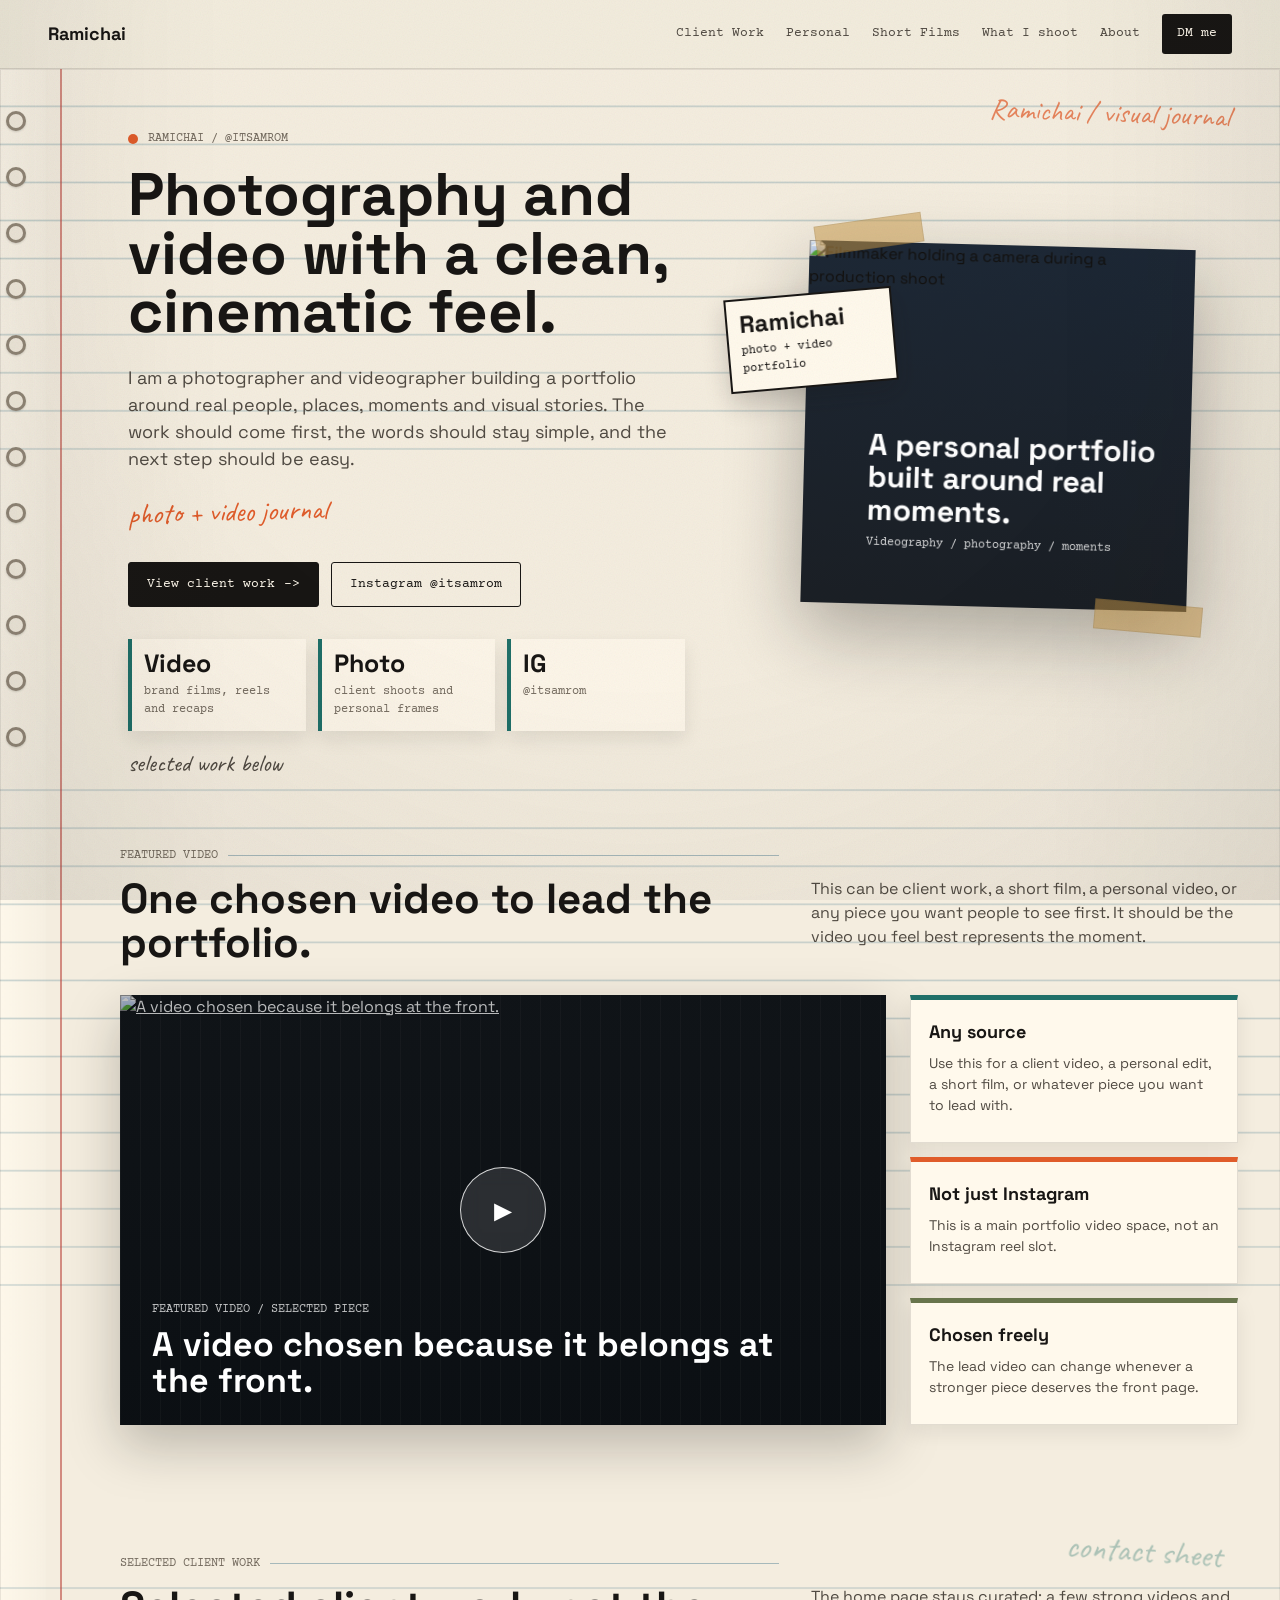
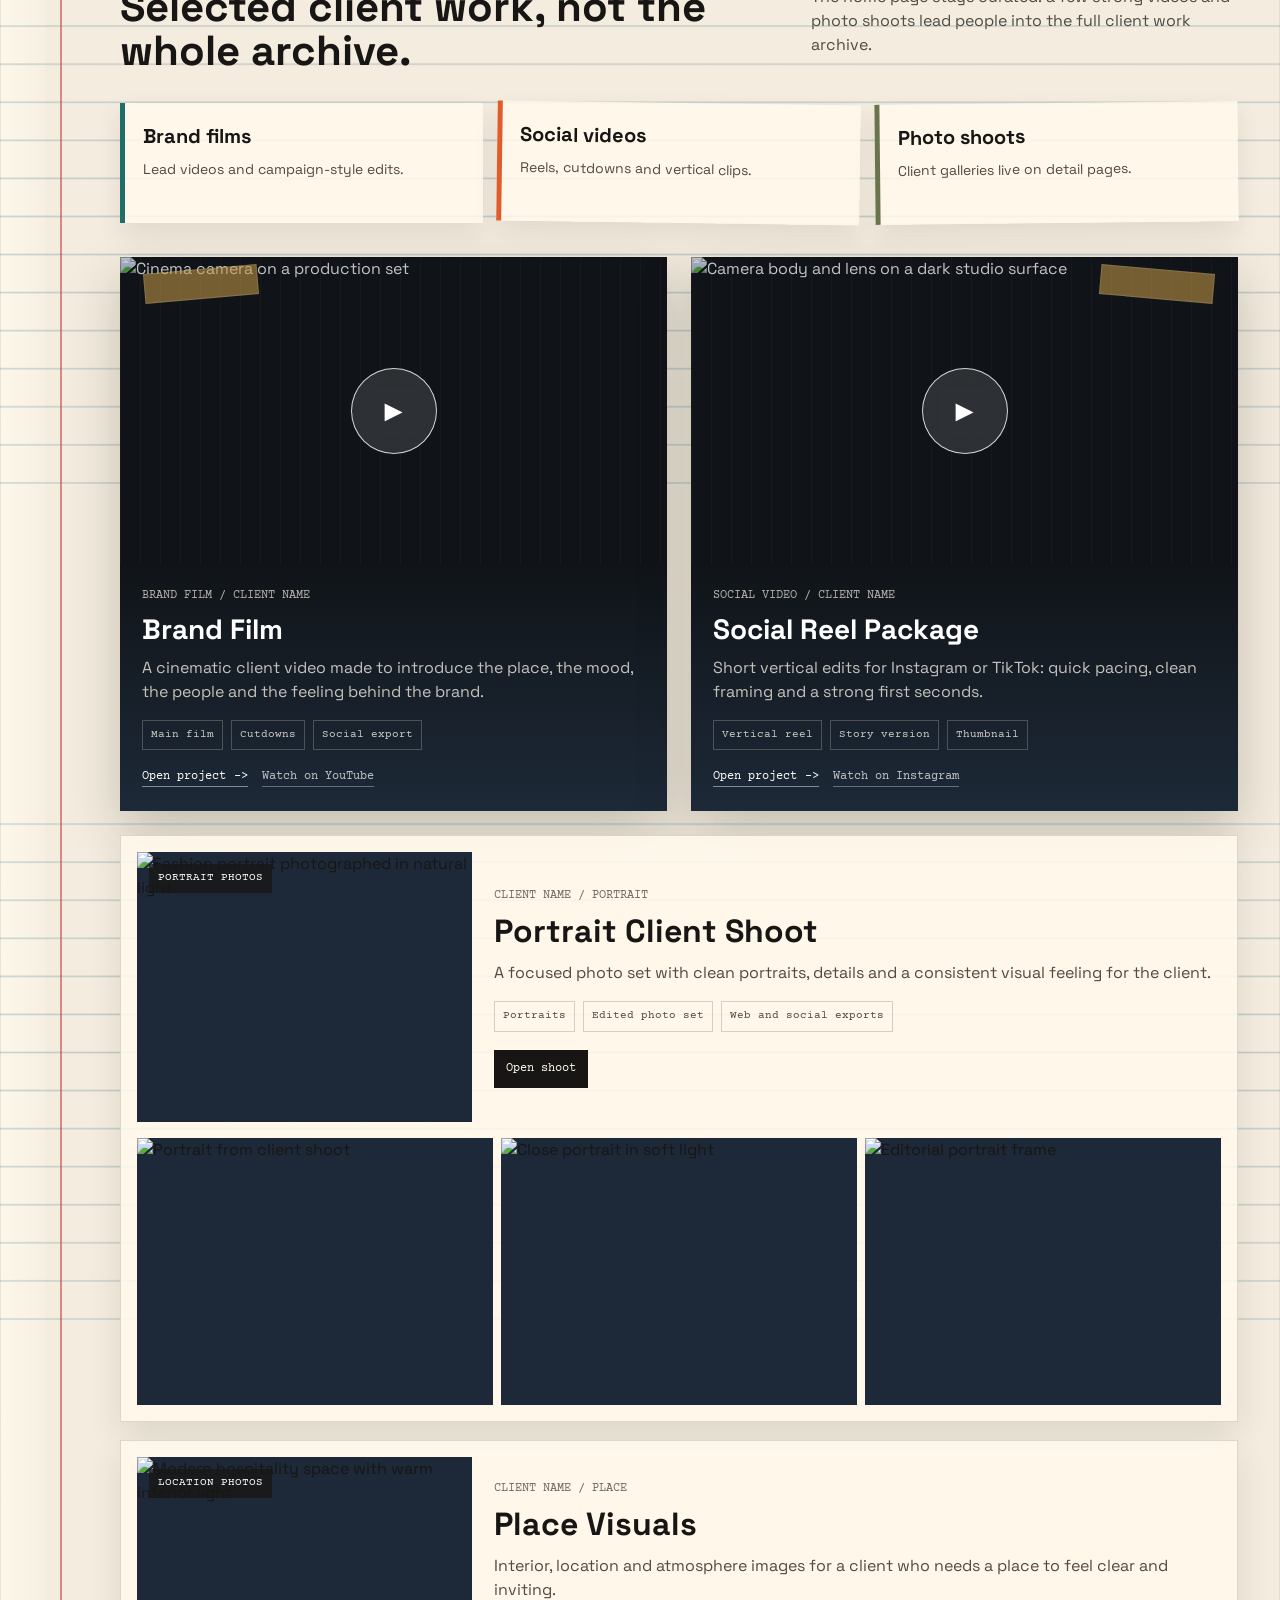
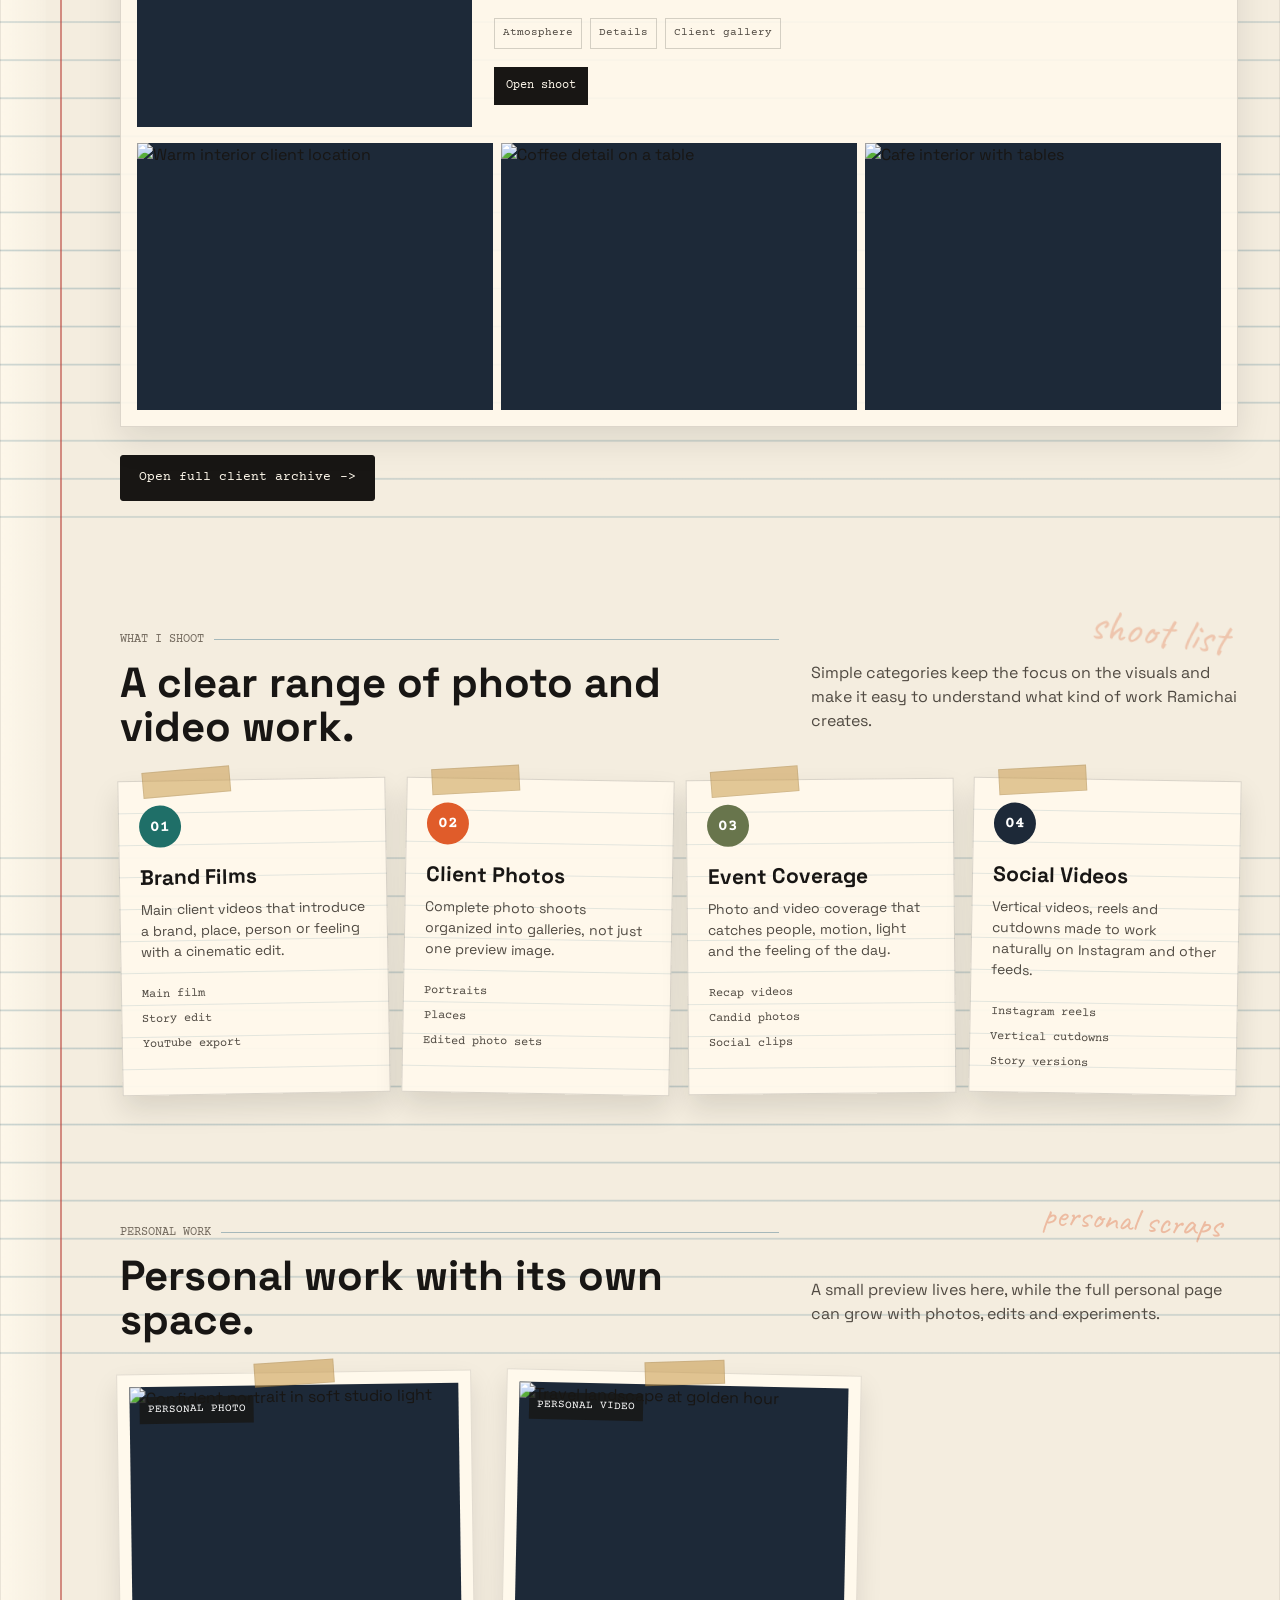
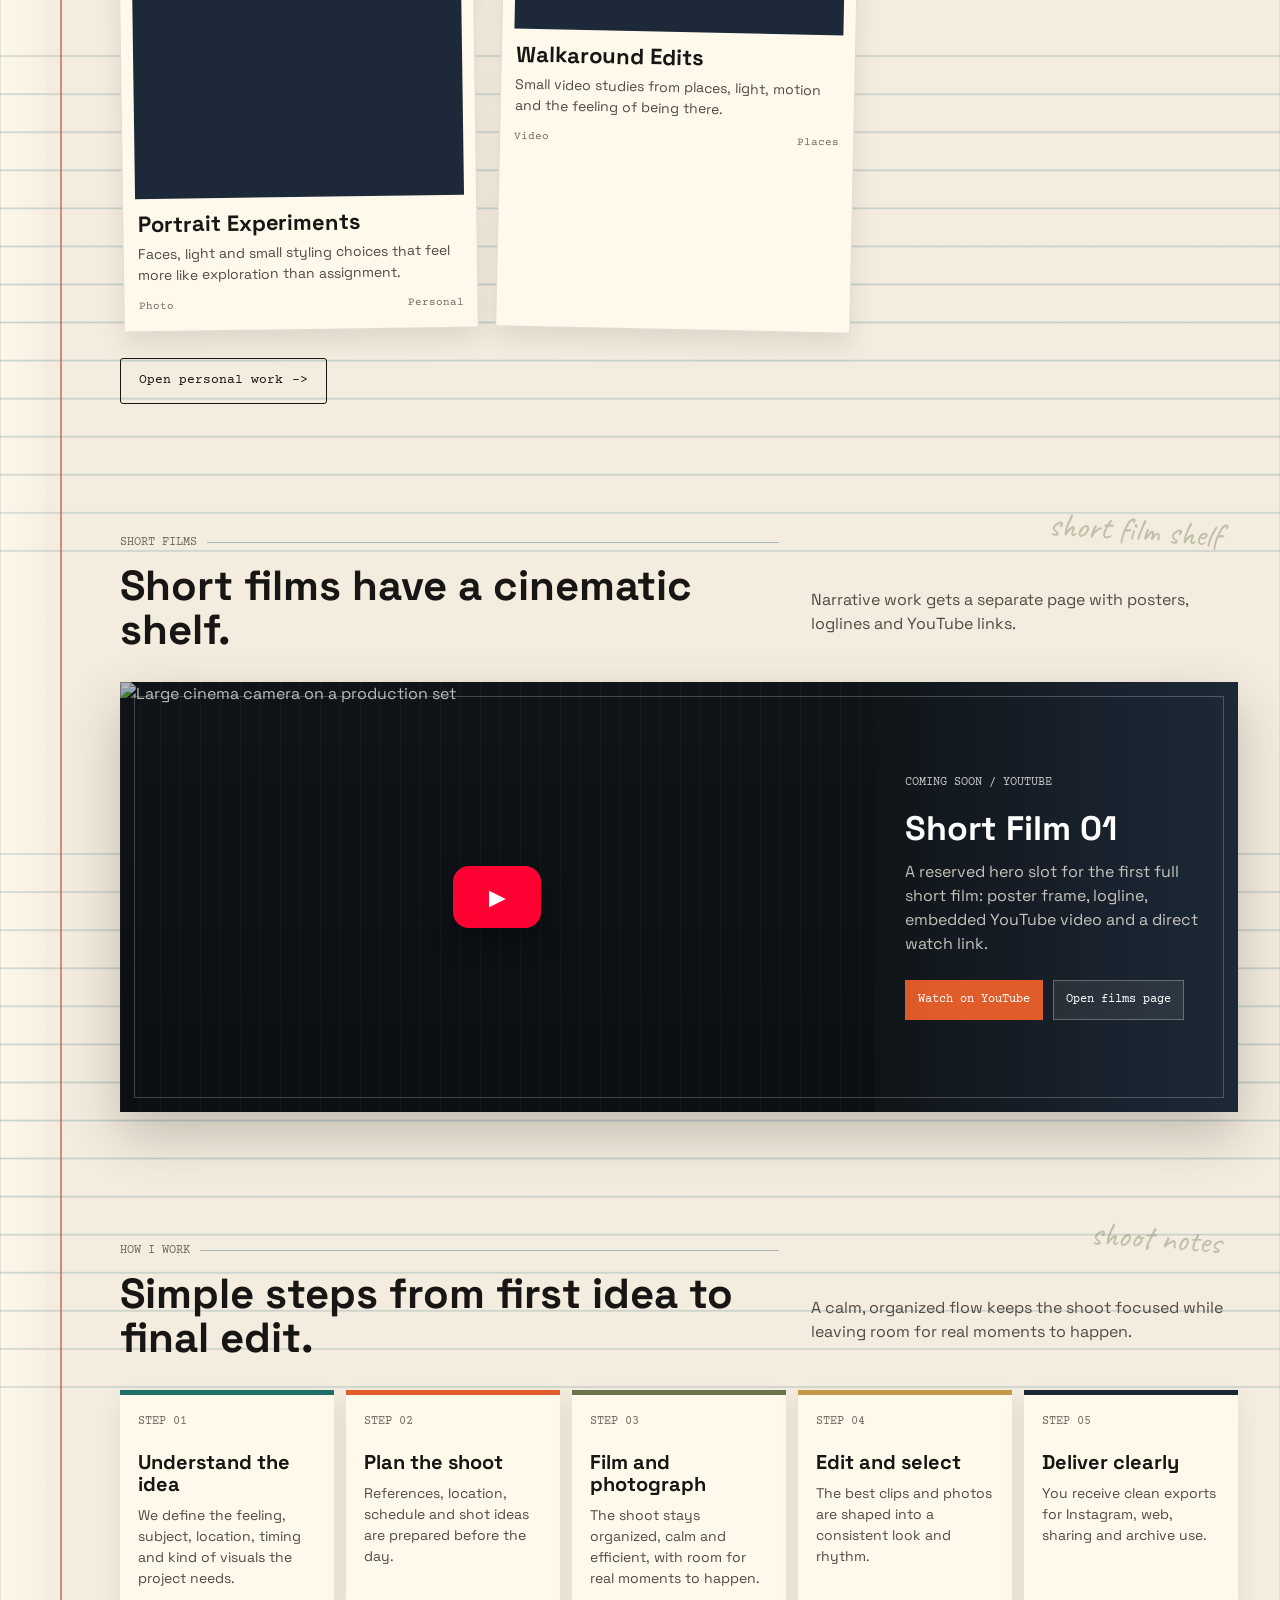
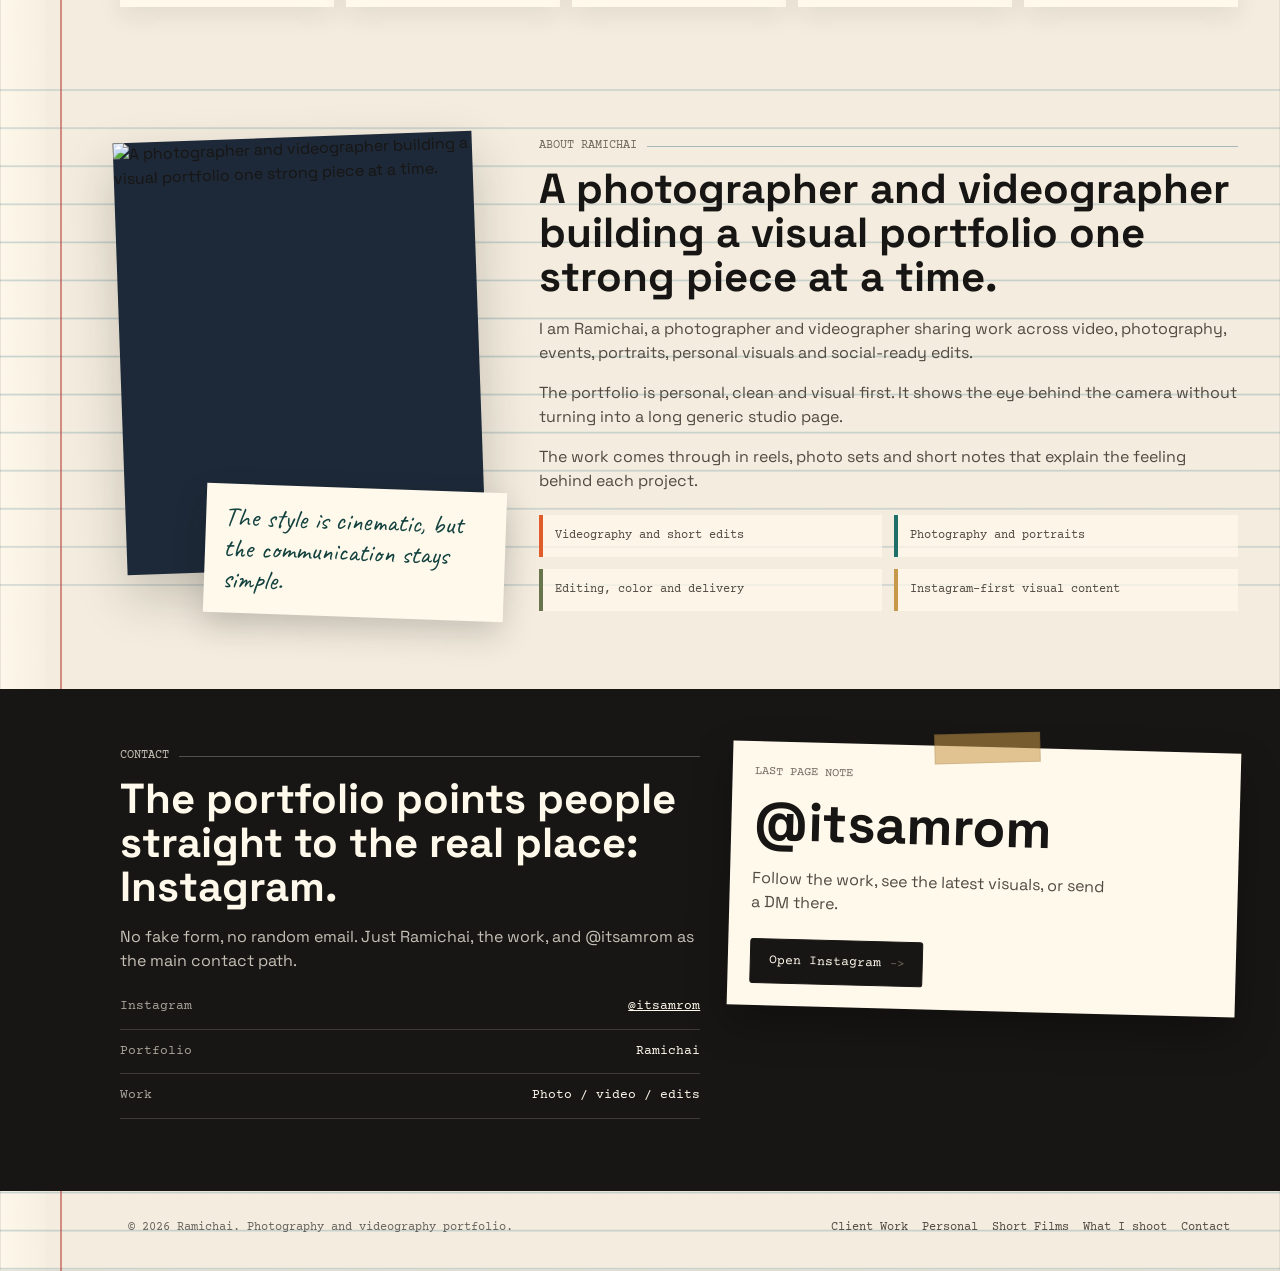
==== index.html @ 8e94197c "Initial Ramichai portfolio site" ====
<!DOCTYPE html>
<html lang="en">
<head>
  <meta charset="UTF-8">
  <meta name="viewport" content="width=device-width, initial-scale=1.0">
  <title>Ramichai | Photography and Videography Portfolio</title>
  <meta name="description" content="Ramichai photography and videography portfolio.">
  <link rel="preconnect" href="https://fonts.googleapis.com">
  <link rel="preconnect" href="https://fonts.gstatic.com" crossorigin>
  <link href="https://fonts.googleapis.com/css2?family=Caveat:wght@500;600;700&family=Courier+Prime:wght@400;700&family=Space+Grotesk:wght@400;500;600;700&display=swap" rel="stylesheet">
  <link rel="stylesheet" href="css/app.css?v=motion-1">
</head>
<body data-page="home">
  <div class="topbar">
    <div class="topbar-inner">
      <a class="logo" href="index.html" id="site-name">Ramichai</a>
      <nav class="topnav" aria-label="Main navigation">
        <a href="work.html">Client Work</a>
        <a href="personal.html">Personal</a>
        <a href="films.html">Short Films</a>
        <a href="index.html#services">What I shoot</a>
        <a href="#about">About</a>
        <a class="nav-cta" href="#contact">DM me</a>
      </nav>
    </div>
  </div>

  <main id="top" class="notebook">
    <div class="margin-rule" aria-hidden="true"></div>
    <div class="rings" aria-hidden="true">
      <div class="ring"></div><div class="ring"></div><div class="ring"></div><div class="ring"></div>
      <div class="ring"></div><div class="ring"></div><div class="ring"></div><div class="ring"></div>
      <div class="ring"></div><div class="ring"></div><div class="ring"></div><div class="ring"></div>
    </div>

    <header class="hero" id="hero"></header>
    <section id="featured-video"></section>
    <section id="work"></section>
    <section id="services" class="services-band"></section>
    <section id="personal"></section>
    <section id="short-films"></section>
    <section id="process"></section>
    <section id="about"></section>
    <section id="contact" class="contact-band"></section>
    <footer id="footer"></footer>
  </main>

  <script src="js/site.js?v=motion-1"></script>
</body>
</html>
---- css/app.css ----
:root{
  --paper:#f4eddf;
  --paper-2:#fff9ec;
  --paper-3:#e7dbc5;
  --ink:#181614;
  --ink-soft:#504a42;
  --muted:#746b5f;
  --line:#9eb2ba;
  --rule:#ba463d;
  --tomato:#e05c2a;
  --teal:#1f6f68;
  --teal-dark:#13423f;
  --navy:#1d2938;
  --olive:#68754c;
  --gold:#c79848;
  --shadow:0 22px 60px rgba(24,22,20,0.18);
  --ease:cubic-bezier(.2,.8,.2,1);
}

*{ box-sizing:border-box; }
html{ scroll-behavior:smooth; }
body{
  margin:0;
  background:#d8d1c4;
  color:var(--ink);
  font-family:"Space Grotesk", Arial, sans-serif;
  line-height:1.5;
  overflow-x:hidden;
}
body::before{
  content:"";
  position:fixed;
  inset:0;
  pointer-events:none;
  opacity:0.2;
  background-image:url("data:image/svg+xml,%3Csvg xmlns='http://www.w3.org/2000/svg' width='120' height='120' viewBox='0 0 120 120'%3E%3Cfilter id='n'%3E%3CfeTurbulence type='fractalNoise' baseFrequency='.85' numOctaves='2' stitchTiles='stitch'/%3E%3C/filter%3E%3Crect width='120' height='120' filter='url(%23n)' opacity='.35'/%3E%3C/svg%3E");
  mix-blend-mode:multiply;
  z-index:50;
}
body::after{
  content:"";
  position:fixed;
  inset:0;
  pointer-events:none;
  z-index:49;
  opacity:0.5;
  background:
    linear-gradient(90deg, rgba(24,22,20,0.08), transparent 18%, transparent 82%, rgba(24,22,20,0.08)),
    radial-gradient(circle at 50% 18%, transparent 0, transparent 52%, rgba(24,22,20,0.12) 100%);
}
a{ color:inherit; }
img{ max-width:100%; display:block; }
button, input, textarea, select{ font:inherit; }
button{ cursor:pointer; }

.topbar{
  position:sticky;
  top:0;
  z-index:40;
  background:rgba(244,237,223,0.94);
  border-bottom:1px solid rgba(24,22,20,0.12);
  backdrop-filter:blur(14px);
  transition:background 0.28s var(--ease), box-shadow 0.28s var(--ease), transform 0.28s var(--ease);
}
.topbar.is-scrolled{
  background:rgba(244,237,223,0.98);
  box-shadow:0 12px 30px rgba(24,22,20,0.1);
}
.topbar-inner{
  max-width:1240px;
  margin:0 auto;
  padding:14px 28px;
  display:flex;
  align-items:center;
  justify-content:space-between;
  gap:24px;
}
.logo{
  text-decoration:none;
  font-weight:700;
  font-size:18px;
  white-space:nowrap;
}
.topnav{
  display:flex;
  align-items:center;
  gap:22px;
  font-family:"Courier Prime", monospace;
  font-size:13px;
}
.topnav a{
  text-decoration:none;
  padding:8px 0;
  color:var(--ink-soft);
  position:relative;
  transition:color 0.22s var(--ease);
}
.topnav a::after{
  content:"";
  position:absolute;
  left:0;
  right:0;
  bottom:3px;
  height:1px;
  background:currentColor;
  transform:scaleX(0);
  transform-origin:left;
  transition:transform 0.22s var(--ease);
}
.topnav a:hover{ color:var(--tomato); }
.topnav a.is-active{ color:var(--tomato); }
.topnav a:hover::after,
.topnav a.is-active::after{ transform:scaleX(1); }
.topnav .nav-cta::after{ display:none; }
.topnav .nav-cta{
  background:var(--ink);
  color:var(--paper-2);
  padding:10px 15px;
  border-radius:3px;
}
.topnav .nav-cta:hover{
  background:var(--tomato);
  color:var(--paper-2);
}

.notebook{
  position:relative;
  width:100%;
  min-height:100vh;
  padding-left:84px;
  background:
    repeating-linear-gradient(180deg, transparent 0, transparent 37px, rgba(102,143,157,0.34) 37px, rgba(102,143,157,0.34) 38px),
    linear-gradient(90deg, rgba(255,249,236,0.86) 0, rgba(255,249,236,0.2) 46px, transparent 46px),
    var(--paper);
  box-shadow:inset 0 0 0 1px rgba(24,22,20,0.08);
}
.margin-rule{
  position:absolute;
  top:0;
  bottom:0;
  left:60px;
  width:2px;
  background:var(--rule);
  opacity:0.58;
}
.rings{
  position:absolute;
  top:0;
  left:0;
  bottom:0;
  width:32px;
  display:flex;
  flex-direction:column;
  gap:36px;
  align-items:center;
  padding-top:42px;
  z-index:3;
}
.ring{
  width:20px;
  height:20px;
  border-radius:50%;
  border:3px solid #938878;
  background:var(--paper);
  box-shadow:inset 0 0 0 3px var(--paper), 0 1px 2px rgba(24,22,20,0.16);
  animation:ring-glint 7s ease-in-out infinite;
}

.hero,
.page-hero,
section > .section-head,
section > .reel-shell,
section > .client-note-row,
section > .work-subhead,
section > .filters,
section > .client-video-grid,
section > .shoot-list,
section > .work-grid,
section > .film-showcase,
section > .services-grid,
section > .process-grid,
section > .about-wrap,
section > .contact-wrap,
footer{
  max-width:1180px;
  margin-left:auto;
  margin-right:auto;
}
.hero{
  min-height:calc(100vh - 180px);
  display:grid;
  grid-template-columns:minmax(0,1.05fr) minmax(320px,0.95fr);
  align-items:center;
  gap:42px;
  padding:32px 42px 28px 36px;
  position:relative;
}
.page-hero{
  min-height:420px;
  display:grid;
  grid-template-columns:minmax(0,1fr) minmax(300px,0.65fr);
  align-items:end;
  gap:36px;
  padding:88px 42px 52px 36px;
  position:relative;
}
.page-hero::after{
  content:"archive notes";
  position:absolute;
  right:54px;
  top:42px;
  font-family:"Caveat", cursive;
  font-size:34px;
  color:rgba(224,92,42,0.42);
  transform:rotate(3deg);
}
.page-hero h1{
  margin-top:18px;
}
.page-stats{
  display:grid;
  gap:12px;
}
.hero::after{
  content:"Ramichai / visual journal";
  position:absolute;
  right:42px;
  top:22px;
  font-family:"Caveat", cursive;
  font-size:29px;
  color:rgba(224,92,42,0.72);
  transform:rotate(2deg);
  animation:handwritten-float 8s ease-in-out infinite;
}
.eyebrow,
.section-label{
  display:flex;
  align-items:center;
  gap:10px;
  font-family:"Courier Prime", monospace;
  font-size:12px;
  color:var(--muted);
  text-transform:uppercase;
}
.eyebrow::before{
  content:"";
  width:10px;
  height:10px;
  border-radius:50%;
  background:var(--tomato);
}
h1{
  margin:18px 0 0;
  max-width:720px;
  font-size:60px;
  line-height:0.98;
}
h2{
  margin:0;
  font-size:42px;
  line-height:1.05;
  max-width:780px;
}
.hero-text,
.section-copy{
  color:var(--ink-soft);
  font-size:16px;
}
.hero-text{ max-width:560px; margin:22px 0 0; font-size:18px; }
.hero-scribble{
  display:inline-block;
  margin-top:18px;
  font-family:"Caveat", cursive;
  font-size:29px;
  color:var(--tomato);
  transform:rotate(-1.5deg);
}
.hero-actions{
  display:flex;
  flex-wrap:wrap;
  gap:12px;
  margin-top:28px;
}
.btn{
  display:inline-flex;
  align-items:center;
  justify-content:center;
  gap:9px;
  text-decoration:none;
  border:1px solid var(--ink);
  background:var(--ink);
  color:var(--paper-2);
  padding:12px 18px;
  border-radius:3px;
  font-family:"Courier Prime", monospace;
  font-size:13px;
  transition:transform 0.22s var(--ease), box-shadow 0.22s var(--ease), background 0.22s var(--ease), color 0.22s var(--ease);
}
.btn.secondary{ background:transparent; color:var(--ink); }
.btn:hover{
  transform:translateY(-2px);
  box-shadow:0 12px 26px rgba(24,22,20,0.18);
}
.hero-meta{
  display:grid;
  grid-template-columns:repeat(3, minmax(0,1fr));
  gap:12px;
  margin-top:32px;
  max-width:650px;
}
.meta-slip{
  background:rgba(255,249,236,0.76);
  border-left:4px solid var(--teal);
  padding:12px;
  min-height:80px;
  box-shadow:0 8px 18px rgba(24,22,20,0.09);
}
.meta-slip b{ display:block; font-size:25px; line-height:1; margin-bottom:7px; }
.meta-slip span{ display:block; color:var(--muted); font-family:"Courier Prime", monospace; font-size:12px; }
.hero-board{
  position:relative;
  min-height:440px;
  --mx:0;
  --my:0;
  perspective:1000px;
}
.hero-image{
  position:absolute;
  inset:18px 0 28px 38px;
  overflow:hidden;
  background:var(--navy);
  box-shadow:0 28px 70px rgba(24,22,20,0.32);
  transform:rotate(1.5deg) translate3d(calc(var(--mx) * 10px), calc(var(--my) * 8px), 0);
  transition:transform 0.18s var(--ease), box-shadow 0.25s var(--ease);
}
.hero-board:hover .hero-image{
  box-shadow:0 34px 84px rgba(24,22,20,0.38);
}
.hero-image img{ width:100%; height:100%; object-fit:cover; filter:saturate(0.94) contrast(1.06); }
.hero-image::after{
  content:"";
  position:absolute;
  inset:0;
  background:linear-gradient(180deg, rgba(24,22,20,0.08), rgba(24,22,20,0.54));
}
.hero-caption{
  position:absolute;
  left:64px;
  right:28px;
  bottom:52px;
  z-index:2;
  color:white;
}
.hero-caption strong{ display:block; font-size:30px; line-height:1.08; max-width:340px; }
.hero-caption span{ display:block; margin-top:8px; font-family:"Courier Prime", monospace; font-size:12px; color:rgba(255,255,255,0.82); }
.tape{
  position:absolute;
  width:108px;
  height:30px;
  background:rgba(199,152,72,0.52);
  border:1px solid rgba(24,22,20,0.08);
  z-index:3;
  transition:transform 0.25s var(--ease);
}
.hero-board .tape.one{ top:8px; left:88px; transform:rotate(-8deg) translate3d(calc(var(--mx) * -6px), calc(var(--my) * -4px), 0); }
.hero-board .tape.two{ right:28px; bottom:18px; transform:rotate(5deg) translate3d(calc(var(--mx) * 6px), calc(var(--my) * 4px), 0); }
.location-stamp{
  position:absolute;
  top:82px;
  left:0;
  z-index:4;
  width:168px;
  background:var(--paper-2);
  border:2px solid var(--ink);
  padding:12px;
  transform:rotate(-5deg);
  box-shadow:0 10px 24px rgba(24,22,20,0.2);
  font-family:"Courier Prime", monospace;
  font-size:12px;
  transition:transform 0.22s var(--ease);
}
.hero-board:hover .location-stamp{
  transform:rotate(-4deg) translate3d(calc(var(--mx) * -4px), calc(var(--my) * 5px), 0);
}
.location-stamp b{ display:block; font-family:"Space Grotesk", Arial, sans-serif; font-size:24px; line-height:1; margin-bottom:6px; }
.scroll-note{
  position:absolute;
  left:36px;
  bottom:8px;
  font-family:"Caveat", cursive;
  color:var(--ink-soft);
  font-size:24px;
  animation:soft-bob 2.8s ease-in-out infinite;
}

section{ padding:58px 42px 72px 36px; position:relative; }
.section-head{
  display:grid;
  grid-template-columns:minmax(0,0.85fr) minmax(280px,0.55fr);
  gap:32px;
  align-items:end;
  margin-bottom:30px;
}
.section-label{ margin-bottom:12px; }
.section-label::after{
  content:"";
  flex:1;
  height:1px;
  background:rgba(102,143,157,0.55);
}
#work::before,
#personal::before,
#short-films::before,
#process::before{
  position:absolute;
  right:58px;
  top:28px;
  font-family:"Caveat", cursive;
  font-size:34px;
  color:rgba(31,111,104,0.34);
  transform:rotate(4deg);
  pointer-events:none;
}
#work::before{ content:"contact sheet"; }
#personal::before{ content:"personal scraps"; color:rgba(224,92,42,0.34); }
#short-films::before{ content:"short film shelf"; color:rgba(104,117,76,0.38); }
#process::before{ content:"shoot notes"; color:rgba(104,117,76,0.38); }

.reel-shell{
  display:grid;
  grid-template-columns:minmax(0,1.4fr) minmax(280px,0.6fr);
  gap:24px;
}
.video-stage,
.film-screen{
  position:relative;
  min-height:430px;
  background:#101418;
  color:white;
  overflow:hidden;
  box-shadow:0 20px 50px rgba(24,22,20,0.26);
  isolation:isolate;
  transition:transform 0.32s var(--ease), box-shadow 0.32s var(--ease);
}
.video-stage:hover,
.film-entry:hover .film-screen{
  transform:translateY(-4px);
  box-shadow:0 28px 68px rgba(24,22,20,0.32);
}
.video-stage img,
.film-screen img{
  width:100%;
  height:100%;
  min-height:430px;
  object-fit:cover;
  opacity:0.76;
  transition:transform 0.7s var(--ease), opacity 0.32s var(--ease);
}
.video-stage:hover img,
.film-entry:hover .film-screen img{
  transform:scale(1.04);
  opacity:0.84;
}
.video-stage::before,
.film-screen::before{
  content:"";
  position:absolute;
  inset:0;
  z-index:2;
  pointer-events:none;
  opacity:0.22;
  background:repeating-linear-gradient(90deg, rgba(255,255,255,0.12) 0 1px, transparent 1px 20px);
  mix-blend-mode:screen;
}
.video-stage::after,
.film-screen::after{
  content:"";
  position:absolute;
  inset:0;
  background:linear-gradient(180deg, rgba(10,14,18,0.05), rgba(10,14,18,0.78));
}
.play-button,
.youtube-play{
  position:absolute;
  left:50%;
  top:50%;
  transform:translate(-50%,-50%);
  z-index:4;
  display:flex;
  align-items:center;
  justify-content:center;
  text-decoration:none;
  color:white;
}
.play-button{
  width:86px;
  height:86px;
  border-radius:50%;
  border:1px solid rgba(255,255,255,0.8);
  background:rgba(255,255,255,0.12);
  font-size:30px;
  backdrop-filter:blur(10px);
  box-shadow:0 0 0 0 rgba(255,255,255,0.18);
  animation:play-pulse 2.6s ease-in-out infinite;
}
.youtube-play{
  width:88px;
  height:62px;
  border-radius:16px;
  background:#ff0033;
  font-size:28px;
  box-shadow:0 12px 28px rgba(0,0,0,0.34);
  transition:transform 0.24s var(--ease), box-shadow 0.24s var(--ease);
}
.film-entry:hover .youtube-play{
  transform:translate(-50%,-50%) scale(1.07);
  box-shadow:0 18px 40px rgba(0,0,0,0.44);
}
.video-title{
  position:absolute;
  z-index:3;
  left:32px;
  right:32px;
  bottom:26px;
}
.video-title span,
.film-info span{
  display:block;
  font-family:"Courier Prime", monospace;
  font-size:12px;
  text-transform:uppercase;
  color:rgba(255,255,255,0.75);
  margin-bottom:8px;
}
.video-title strong{ display:block; max-width:640px; font-size:34px; line-height:1.05; }
.reel-notes{ display:grid; gap:14px; }
.brief-card{
  position:relative;
  background:var(--paper-2);
  border:1px solid rgba(24,22,20,0.12);
  padding:18px;
  box-shadow:0 8px 20px rgba(24,22,20,0.08);
  transition:transform 0.25s var(--ease), box-shadow 0.25s var(--ease);
}
.brief-card:hover{
  transform:translateY(-4px) rotate(-0.4deg);
  box-shadow:0 16px 34px rgba(24,22,20,0.14);
}
.brief-card b{ display:block; font-size:18px; margin-bottom:8px; }
.brief-card p{ margin:0; color:var(--ink-soft); font-size:14px; }
.brief-card.teal{ border-top:5px solid var(--teal); }
.brief-card.tomato{ border-top:5px solid var(--tomato); }
.brief-card.olive{ border-top:5px solid var(--olive); }

.filters{
  position:relative;
  display:flex;
  gap:10px;
  flex-wrap:wrap;
  margin-bottom:26px;
}
.filters::before{
  content:"filter tabs";
  position:absolute;
  right:0;
  top:-32px;
  font-family:"Caveat", cursive;
  font-size:25px;
  color:rgba(116,107,95,0.72);
  transform:rotate(-2deg);
}
.pill{
  border:1px solid rgba(24,22,20,0.42);
  background:rgba(255,249,236,0.72);
  color:var(--ink-soft);
  border-radius:999px;
  padding:8px 14px;
  font-family:"Courier Prime", monospace;
  font-size:12px;
  transition:background 0.18s var(--ease), color 0.18s var(--ease), transform 0.18s var(--ease), border-color 0.18s var(--ease);
}
.pill.active,
.pill:hover{ background:var(--ink); color:var(--paper-2); border-color:var(--ink); }
.pill:hover{ transform:translateY(-2px); }

.client-note-row{
  display:grid;
  grid-template-columns:repeat(3, minmax(0,1fr));
  gap:14px;
  margin-bottom:34px;
}
.client-note-row div{
  position:relative;
  min-height:120px;
  background:rgba(255,249,236,0.84);
  border-left:5px solid var(--teal);
  padding:18px;
  box-shadow:0 10px 24px rgba(24,22,20,0.09);
  transition:transform 0.26s var(--ease), box-shadow 0.26s var(--ease);
}
.client-note-row div:nth-child(2){ border-left-color:var(--tomato); transform:rotate(0.8deg); }
.client-note-row div:nth-child(3){ border-left-color:var(--olive); transform:rotate(-0.6deg); }
.client-note-row b{ display:block; font-size:20px; margin-bottom:8px; }
.client-note-row span{ display:block; color:var(--ink-soft); font-size:14px; }
.client-note-row div:hover{
  transform:translateY(-4px) rotate(0deg);
  box-shadow:0 18px 38px rgba(24,22,20,0.14);
}

.work-subhead{
  display:grid;
  grid-template-columns:minmax(0,0.8fr) minmax(280px,0.55fr);
  gap:26px;
  align-items:end;
  margin-top:12px;
  margin-bottom:18px;
}
.work-subhead h3{
  margin:0;
  max-width:720px;
  font-size:30px;
  line-height:1.08;
}
.work-subhead p{
  margin:0;
  color:var(--ink-soft);
  font-size:15px;
}
.photo-subhead{ margin-top:48px; }

.client-video-grid{
  display:grid;
  grid-template-columns:repeat(2, minmax(0,1fr));
  gap:24px;
}
.section-cta{
  max-width:1180px;
  margin:28px auto 0;
  display:flex;
  gap:12px;
  flex-wrap:wrap;
}
.project-links{
  display:flex;
  flex-wrap:wrap;
  gap:14px;
  align-items:center;
}
.muted-link{
  opacity:0.72;
}
.client-video-card{
  position:relative;
  background:#101418;
  color:white;
  box-shadow:0 20px 50px rgba(24,22,20,0.22);
  min-height:100%;
  overflow:hidden;
  transform:translateZ(0);
  transition:transform 0.32s var(--ease), box-shadow 0.32s var(--ease), filter 0.32s var(--ease);
}
.client-video-card:hover{
  transform:translateY(-7px);
  box-shadow:0 30px 70px rgba(24,22,20,0.3);
}
.client-video-card::before{
  content:"";
  position:absolute;
  z-index:4;
  width:112px;
  height:28px;
  top:12px;
  left:24px;
  background:rgba(199,152,72,0.56);
  border:1px solid rgba(255,255,255,0.12);
  transform:rotate(-5deg);
}
.client-video-card:nth-child(2n)::before{
  left:auto;
  right:24px;
  transform:rotate(5deg);
}
.client-video-card.is-hidden{ display:none; }
.client-video-screen{
  position:relative;
  aspect-ratio:16/9;
  background:#101418;
}
.client-video-screen iframe,
.client-video-screen video,
.client-video-poster{
  display:block;
  width:100%;
  height:100%;
  border:0;
}
.client-video-screen video{ object-fit:cover; background:#101418; }
.client-video-poster{
  position:relative;
  color:white;
  text-decoration:none;
}
.client-video-poster img{
  width:100%;
  height:100%;
  object-fit:cover;
  opacity:0.78;
  transition:transform 0.75s var(--ease), opacity 0.32s var(--ease);
}
.client-video-card:hover .client-video-poster img{
  transform:scale(1.06);
  opacity:0.88;
}
.client-video-screen::after,
.detail-video::after{
  content:"";
  position:absolute;
  inset:0;
  z-index:2;
  pointer-events:none;
  opacity:0.18;
  background:repeating-linear-gradient(90deg, rgba(255,255,255,0.12) 0 1px, transparent 1px 20px);
  mix-blend-mode:screen;
}
.client-video-poster::after{
  content:"";
  position:absolute;
  inset:0;
  background:linear-gradient(180deg, rgba(16,20,24,0.02), rgba(16,20,24,0.68));
}
.client-video-copy{
  padding:22px 22px 24px;
  background:linear-gradient(180deg, #101418, #1d2938);
}
.client-kicker{
  font-family:"Courier Prime", monospace;
  font-size:12px;
  text-transform:uppercase;
  color:rgba(255,249,236,0.68);
}
.client-video-copy h3{
  margin:10px 0 0;
  font-size:28px;
  line-height:1.05;
}
.client-video-copy p{
  margin:12px 0 0;
  color:rgba(255,249,236,0.75);
}
.mini-list{
  display:flex;
  flex-wrap:wrap;
  gap:8px;
  list-style:none;
  margin:16px 0 0;
  padding:0;
}
.mini-list li{
  border:1px solid rgba(255,249,236,0.22);
  padding:6px 8px;
  font-family:"Courier Prime", monospace;
  font-size:11px;
  color:rgba(255,249,236,0.78);
}
.text-link{
  display:inline-flex;
  gap:8px;
  align-items:center;
  margin-top:18px;
  color:white;
  font-family:"Courier Prime", monospace;
  font-size:12px;
  text-decoration:none;
  border-bottom:1px solid rgba(255,255,255,0.46);
  transition:gap 0.2s var(--ease), opacity 0.2s var(--ease);
}
.text-link:hover{ gap:12px; opacity:1; }

.shoot-list{
  display:grid;
  gap:18px;
}
.shoot-card{
  background:rgba(255,249,236,0.88);
  border:1px solid rgba(24,22,20,0.14);
  box-shadow:0 14px 32px rgba(24,22,20,0.1);
  transition:transform 0.3s var(--ease), box-shadow 0.3s var(--ease);
}
.shoot-card:hover{
  transform:translateY(-5px);
  box-shadow:0 24px 52px rgba(24,22,20,0.18);
}
.shoot-card-link{
  display:grid;
  grid-template-columns:minmax(240px,0.46fr) minmax(0,1fr);
  gap:22px;
  padding:16px;
  color:inherit;
  text-decoration:none;
}
.shoot-card summary{
  list-style:none;
  display:grid;
  grid-template-columns:minmax(240px,0.46fr) minmax(0,1fr);
  gap:22px;
  padding:16px;
  cursor:pointer;
}
.shoot-card summary::-webkit-details-marker{ display:none; }
.shoot-cover{
  position:relative;
  min-height:270px;
  background:var(--navy);
  overflow:hidden;
}
.shoot-cover img{
  width:100%;
  height:100%;
  object-fit:cover;
  transition:transform 0.65s var(--ease), filter 0.32s var(--ease);
}
.shoot-card:hover .shoot-cover img{
  transform:scale(1.05);
  filter:saturate(1.05) contrast(1.04);
}
.shoot-cover span{
  position:absolute;
  left:12px;
  top:12px;
  background:rgba(24,22,20,0.78);
  color:white;
  padding:6px 9px;
  font-family:"Courier Prime", monospace;
  font-size:11px;
  text-transform:uppercase;
}
.shoot-summary-copy{
  display:flex;
  flex-direction:column;
  justify-content:center;
}
.shoot-summary-copy .client-kicker{ color:var(--muted); }
.shoot-summary-copy strong{
  display:block;
  margin-top:10px;
  font-size:32px;
  line-height:1.05;
}
.shoot-summary-copy > span:not(.client-kicker):not(.shoot-details):not(.shoot-open){
  margin-top:12px;
  color:var(--ink-soft);
}
.shoot-details{
  display:flex;
  flex-wrap:wrap;
  gap:8px;
  margin-top:16px;
}
.shoot-details em{
  font-style:normal;
  border:1px solid rgba(24,22,20,0.18);
  padding:6px 8px;
  font-family:"Courier Prime", monospace;
  font-size:11px;
  color:var(--ink-soft);
}
.shoot-open{
  width:max-content;
  margin-top:18px;
  background:var(--ink);
  color:var(--paper-2)!important;
  padding:10px 12px;
  font-family:"Courier Prime", monospace;
  font-size:12px;
}
.shoot-card:hover .shoot-open,
.shoot-card[open] .shoot-open{ background:var(--tomato); }
.photo-strip{
  display:grid;
  grid-template-columns:repeat(3, minmax(0,1fr));
  gap:8px;
  padding:0 16px 16px;
}
.photo-strip img{
  width:100%;
  aspect-ratio:4/3;
  object-fit:cover;
  background:var(--navy);
  transition:transform 0.25s var(--ease);
}
.shoot-card:hover .photo-strip img:nth-child(1){ transform:translateY(-4px) rotate(-1deg); }
.shoot-card:hover .photo-strip img:nth-child(2){ transform:translateY(2px); }
.shoot-card:hover .photo-strip img:nth-child(3){ transform:translateY(-3px) rotate(1deg); }
.home-shoot-list{
  margin-top:24px;
}
.shoot-gallery{
  display:grid;
  grid-template-columns:repeat(3, minmax(0,1fr));
  gap:12px;
  padding:0 16px 16px;
}
.shoot-photo{
  position:relative;
  margin:0;
  background:var(--paper-2);
  padding:8px 8px 28px;
  box-shadow:0 8px 18px rgba(24,22,20,0.12);
  transform:rotate(var(--photo-tilt, -0.6deg));
  transition:transform 0.28s var(--ease), box-shadow 0.28s var(--ease);
}
.shoot-photo:hover{
  transform:rotate(0deg) translateY(-5px);
  box-shadow:0 16px 34px rgba(24,22,20,0.16);
}
.shoot-photo:nth-child(2n){ --photo-tilt:0.8deg; }
.shoot-photo:nth-child(3n){ --photo-tilt:-1deg; }
.shoot-photo img{
  width:100%;
  aspect-ratio:4/3;
  object-fit:cover;
}
.shoot-photo figcaption{
  position:absolute;
  left:10px;
  right:10px;
  bottom:8px;
  color:var(--muted);
  font-family:"Courier Prime", monospace;
  font-size:11px;
}

.work-grid{
  display:grid;
  grid-template-columns:repeat(3, minmax(0,1fr));
  gap:26px;
}
.project{
  position:relative;
  background:var(--paper-2);
  border:1px solid rgba(24,22,20,0.12);
  padding:12px 12px 16px;
  box-shadow:0 12px 26px rgba(24,22,20,0.1);
  transform:rotate(var(--tilt, -0.8deg));
  transition:transform 0.25s var(--ease), box-shadow 0.25s var(--ease), filter 0.25s var(--ease);
  min-height:100%;
}
.project::before{
  content:"";
  position:absolute;
  width:78px;
  height:22px;
  top:-12px;
  left:50%;
  transform:translateX(-50%) rotate(-3deg);
  background:rgba(199,152,72,0.55);
  border:1px solid rgba(24,22,20,0.08);
  z-index:2;
}
.project.is-hidden{ display:none; }
.project:hover{
  transform:rotate(0deg) translateY(-8px);
  box-shadow:0 22px 42px rgba(24,22,20,0.18);
  z-index:3;
}
.project:nth-child(2n){ --tilt:1.2deg; }
.project:nth-child(3n){ --tilt:-1.6deg; }
.project-media{
  position:relative;
  aspect-ratio:4/3;
  overflow:hidden;
  background:var(--navy);
}
.project-media.tall{ aspect-ratio:4/5; }
.project-media img{ width:100%; height:100%; object-fit:cover; transition:transform 0.55s var(--ease), filter 0.3s var(--ease); }
.project:hover img{ transform:scale(1.04); }
.project-type{
  position:absolute;
  top:10px;
  left:10px;
  background:rgba(24,22,20,0.78);
  color:white;
  padding:5px 8px;
  font-family:"Courier Prime", monospace;
  font-size:11px;
}
.project-body{ padding:13px 2px 0; }
.project-body h3{ margin:0; font-size:22px; line-height:1.1; }
.project-body p{ margin:8px 0 0; color:var(--ink-soft); font-size:14px; }
.project-details{
  display:flex;
  justify-content:space-between;
  gap:12px;
  margin-top:13px;
  color:var(--muted);
  font-family:"Courier Prime", monospace;
  font-size:11px;
}

.services-band{ background:transparent; overflow:visible; }
.services-band::before{
  content:"shoot list";
  position:absolute;
  right:52px;
  top:26px;
  z-index:0;
  font-family:"Caveat", cursive;
  font-size:44px;
  color:rgba(224,92,42,0.28);
  transform:rotate(7deg);
}
.services-grid{
  display:grid;
  grid-template-columns:repeat(4, minmax(0,1fr));
  gap:16px;
}
.service-card{
  position:relative;
  background:repeating-linear-gradient(180deg, transparent 0, transparent 31px, rgba(102,143,157,0.18) 31px, rgba(102,143,157,0.18) 32px), rgba(255,249,236,0.94);
  border:1px solid rgba(24,22,20,0.16);
  padding:24px 20px 20px;
  min-height:230px;
  display:flex;
  flex-direction:column;
  box-shadow:0 14px 28px rgba(24,22,20,0.12);
  transform:rotate(var(--service-tilt, -1deg));
  transition:transform 0.28s var(--ease), box-shadow 0.28s var(--ease);
}
.service-card:hover{
  transform:rotate(0deg) translateY(-6px);
  box-shadow:0 22px 44px rgba(24,22,20,0.17);
}
.service-card::before{
  content:"";
  position:absolute;
  width:86px;
  height:24px;
  top:-12px;
  left:24px;
  background:rgba(199,152,72,0.52);
  border:1px solid rgba(24,22,20,0.08);
  transform:rotate(-4deg);
}
.service-card:nth-child(2n){ --service-tilt:1deg; }
.service-card:nth-child(3n){ --service-tilt:-0.5deg; }
.service-icon{
  width:42px;
  height:42px;
  border-radius:50%;
  display:flex;
  align-items:center;
  justify-content:center;
  background:var(--teal);
  color:white;
  margin-bottom:18px;
  font-family:"Courier Prime", monospace;
  font-weight:700;
}
.service-card:nth-child(2) .service-icon{ background:var(--tomato); }
.service-card:nth-child(3) .service-icon{ background:var(--olive); }
.service-card:nth-child(4) .service-icon{ background:var(--navy); }
.service-card h3{ margin:0; font-size:21px; line-height:1.12; }
.service-card p{ margin:10px 0 0; color:var(--ink-soft); font-size:14px; }
.service-card ul{
  list-style:none;
  padding:0;
  margin:16px 0 0;
  color:var(--ink-soft);
  font-family:"Courier Prime", monospace;
  font-size:12px;
}
.service-card li{ margin-top:7px; }

.film-showcase{ display:grid; gap:24px; }
.film-entry{
  display:grid;
  grid-template-columns:minmax(0,1.35fr) minmax(280px,0.65fr);
  background:#101418;
  color:white;
  box-shadow:0 22px 52px rgba(24,22,20,0.24);
  position:relative;
  overflow:hidden;
  transition:transform 0.32s var(--ease), box-shadow 0.32s var(--ease);
}
.film-entry:hover{
  transform:translateY(-6px);
  box-shadow:0 32px 72px rgba(24,22,20,0.32);
}
.film-entry::before{
  content:"";
  position:absolute;
  inset:14px;
  border:1px solid rgba(255,255,255,0.22);
  pointer-events:none;
  z-index:3;
}
.film-info{
  padding:34px 30px;
  display:flex;
  flex-direction:column;
  justify-content:center;
  background:linear-gradient(90deg, rgba(16,20,24,0.96), rgba(29,41,56,0.92)), var(--navy);
}
.film-info h3{ margin:12px 0 0; font-size:34px; line-height:1.02; }
.film-info p{ margin:14px 0 24px; color:rgba(255,249,236,0.76); }
.film-actions{ display:flex; flex-wrap:wrap; gap:10px; }
.film-actions a{
  text-decoration:none;
  font-family:"Courier Prime", monospace;
  font-size:12px;
  padding:10px 12px;
  border:1px solid rgba(255,249,236,0.28);
  color:white;
  background:rgba(255,249,236,0.08);
}
.film-actions a:first-child{ background:var(--tomato); border-color:var(--tomato); }
.film-strip{ display:grid; grid-template-columns:repeat(3, 1fr); gap:10px; margin-top:8px; }
.film-strip div{
  height:80px;
  background:#101418;
  border:8px solid #101418;
  box-shadow:inset 0 0 0 1px rgba(255,255,255,0.18);
}
.film-strip div:nth-child(1){ background:var(--teal); }
.film-strip div:nth-child(2){ background:var(--tomato); }
.film-strip div:nth-child(3){ background:var(--gold); }

.project-detail,
.not-found{
  max-width:1180px;
  margin:0 auto;
  padding:78px 42px 72px 36px;
}
.back-link{
  display:inline-flex;
  margin-bottom:24px;
  color:var(--ink-soft);
  font-family:"Courier Prime", monospace;
  font-size:12px;
  text-decoration:none;
}
.project-hero-detail{
  display:grid;
  grid-template-columns:minmax(0,1fr) auto;
  gap:28px;
  align-items:end;
  margin-bottom:30px;
}
.project-hero-detail h1{
  margin:18px 0 0;
}
.detail-actions{
  display:flex;
  gap:10px;
  flex-wrap:wrap;
  justify-content:flex-end;
}
.detail-meta{
  display:flex;
  flex-wrap:wrap;
  gap:8px;
  margin-top:20px;
}
.detail-meta span{
  border:1px solid rgba(24,22,20,0.18);
  background:rgba(255,249,236,0.7);
  padding:7px 9px;
  font-family:"Courier Prime", monospace;
  font-size:12px;
  color:var(--ink-soft);
}
.detail-video{
  position:relative;
  background:#101418;
  box-shadow:0 22px 54px rgba(24,22,20,0.24);
  aspect-ratio:16/9;
  overflow:hidden;
}
.detail-video iframe,
.detail-video video,
.detail-video .client-video-poster{
  width:100%;
  height:100%;
  border:0;
}
.detail-cover{
  margin:0;
  min-height:520px;
  background:var(--navy);
  box-shadow:0 22px 54px rgba(24,22,20,0.2);
  overflow:hidden;
}
.detail-cover img{
  width:100%;
  height:100%;
  min-height:520px;
  object-fit:cover;
  transition:transform 0.8s var(--ease);
}
.detail-cover:hover img{ transform:scale(1.03); }
.detail-grid{
  display:grid;
  grid-template-columns:repeat(2, minmax(0,1fr));
  gap:18px;
  margin-top:24px;
}
.detail-card{
  background:var(--paper-2);
  border:1px solid rgba(24,22,20,0.12);
  padding:22px;
  box-shadow:0 10px 24px rgba(24,22,20,0.08);
}
.detail-card h2{
  font-size:26px;
}
.detail-card p{
  color:var(--ink-soft);
}
.detail-card ul{
  list-style:none;
  padding:0;
  margin:16px 0 0;
  font-family:"Courier Prime", monospace;
  font-size:13px;
  color:var(--ink-soft);
}
.detail-card li{
  margin-top:8px;
}
.detail-gallery{
  max-width:none;
  margin-top:18px;
  padding:0;
}

.process-grid{
  display:grid;
  grid-template-columns:repeat(5, minmax(0,1fr));
  gap:12px;
}
.step{
  position:relative;
  background:var(--paper-2);
  border-top:5px solid var(--teal);
  padding:18px;
  min-height:190px;
  box-shadow:0 10px 22px rgba(24,22,20,0.08);
  transition:transform 0.25s var(--ease), box-shadow 0.25s var(--ease);
}
.step:hover{
  transform:translateY(-5px);
  box-shadow:0 18px 36px rgba(24,22,20,0.13);
}
.step:nth-child(2){ border-top-color:var(--tomato); }
.step:nth-child(3){ border-top-color:var(--olive); }
.step:nth-child(4){ border-top-color:var(--gold); }
.step:nth-child(5){ border-top-color:var(--navy); }
.step-number{ display:block; font-family:"Courier Prime", monospace; color:var(--muted); font-size:12px; margin-bottom:20px; }
.step h3{ margin:0; font-size:20px; line-height:1.1; }
.step p{ margin:10px 0 0; color:var(--ink-soft); font-size:14px; }

.about-wrap{
  display:grid;
  grid-template-columns:minmax(270px,0.55fr) minmax(0,1fr);
  gap:34px;
  align-items:start;
}
.portrait-stack{ position:relative; min-height:480px; }
.portrait{
  position:absolute;
  inset:0 26px 48px 0;
  background:var(--navy);
  overflow:hidden;
  transform:rotate(-2deg);
  box-shadow:0 22px 52px rgba(24,22,20,0.22);
  transition:transform 0.35s var(--ease), box-shadow 0.35s var(--ease);
}
.portrait-stack:hover .portrait{
  transform:rotate(-1deg) translateY(-4px);
  box-shadow:0 30px 64px rgba(24,22,20,0.28);
}
.portrait img{ width:100%; height:100%; object-fit:cover; }
.about-note{
  position:absolute;
  right:0;
  bottom:0;
  width:78%;
  background:var(--paper-2);
  padding:18px;
  box-shadow:0 14px 32px rgba(24,22,20,0.18);
  font-family:"Caveat", cursive;
  font-size:27px;
  line-height:1.15;
  color:var(--teal-dark);
  transform:rotate(2deg);
}
.about-copy h2{ margin-bottom:18px; }
.about-copy p{ margin:0 0 16px; color:var(--ink-soft); font-size:16px; max-width:720px; }
.tools-list{
  display:grid;
  grid-template-columns:repeat(2, minmax(0,1fr));
  gap:12px;
  margin-top:22px;
}
.tool-line{
  background:rgba(255,249,236,0.72);
  border-left:4px solid var(--tomato);
  padding:12px;
  font-family:"Courier Prime", monospace;
  font-size:12px;
  color:var(--ink-soft);
}
.tool-line:nth-child(2){ border-left-color:var(--teal); }
.tool-line:nth-child(3){ border-left-color:var(--olive); }
.tool-line:nth-child(4){ border-left-color:var(--gold); }

.contact-band{
  background:var(--ink);
  color:var(--paper-2);
  margin-left:-84px;
  padding-left:120px;
}
.contact-band .section-label,
.contact-band .section-copy{ color:rgba(255,249,236,0.75); }
.contact-band .section-label::after{ background:rgba(255,249,236,0.25); }
.contact-wrap{
  display:grid;
  grid-template-columns:minmax(0,0.8fr) minmax(320px,0.7fr);
  gap:30px;
  align-items:start;
}
.contact-lines{ display:grid; gap:12px; margin-top:24px; }
.contact-line{
  display:flex;
  justify-content:space-between;
  gap:18px;
  padding-bottom:12px;
  border-bottom:1px solid rgba(255,249,236,0.16);
  font-family:"Courier Prime", monospace;
  font-size:13px;
}
.contact-line span:first-child{ color:rgba(255,249,236,0.62); }
.contact-note{
  min-height:250px;
  background:var(--paper-2);
  color:var(--ink);
  padding:22px;
  box-shadow:0 18px 40px rgba(0,0,0,0.28);
  transform:rotate(1.5deg);
  position:relative;
  transition:transform 0.28s var(--ease), box-shadow 0.28s var(--ease);
}
.contact-note:hover{
  transform:rotate(0deg) translateY(-4px);
  box-shadow:0 24px 54px rgba(0,0,0,0.34);
}

.reveal{
  opacity:0;
  transform:translateY(26px);
  transition:opacity 0.7s var(--ease), transform 0.7s var(--ease);
}
.reveal.is-visible{
  opacity:1;
  transform:translateY(0);
}
.reveal-delay-1{ transition-delay:0.08s; }
.reveal-delay-2{ transition-delay:0.16s; }
.reveal-delay-3{ transition-delay:0.24s; }
.is-filtering .client-video-card,
.is-filtering .project{
  transition:opacity 0.22s var(--ease), transform 0.22s var(--ease);
}

@keyframes soft-bob{
  0%,100%{ transform:translateY(0) rotate(-1deg); }
  50%{ transform:translateY(-5px) rotate(1deg); }
}
@keyframes play-pulse{
  0%,100%{ box-shadow:0 0 0 0 rgba(255,255,255,0.2); }
  50%{ box-shadow:0 0 0 14px rgba(255,255,255,0); }
}
@keyframes handwritten-float{
  0%,100%{ transform:rotate(2deg) translateY(0); }
  50%{ transform:rotate(1deg) translateY(4px); }
}
@keyframes ring-glint{
  0%,80%,100%{ border-color:#938878; }
  86%{ border-color:#c79848; }
}

@media (prefers-reduced-motion:reduce){
  *,
  *::before,
  *::after{
    animation-duration:0.01ms!important;
    animation-iteration-count:1!important;
    scroll-behavior:auto!important;
    transition-duration:0.01ms!important;
  }
  .reveal{
    opacity:1;
    transform:none;
  }
}
.contact-note::before{
  content:"";
  position:absolute;
  width:104px;
  height:28px;
  top:-14px;
  left:50%;
  transform:translateX(-50%) rotate(-3deg);
  background:rgba(199,152,72,0.55);
  border:1px solid rgba(24,22,20,0.08);
}
.contact-note span{ display:block; font-family:"Courier Prime", monospace; font-size:12px; color:var(--muted); text-transform:uppercase; }
.contact-note strong{ display:block; margin-top:16px; font-size:54px; line-height:0.94; }
.contact-note p{ margin:18px 0 24px; color:var(--ink-soft); max-width:360px; }
.contact-note .btn{ color:var(--paper-2); }
footer{
  padding:28px 42px 34px 36px;
  color:rgba(24,22,20,0.64);
  display:flex;
  justify-content:space-between;
  gap:18px;
  align-items:center;
  font-family:"Courier Prime", monospace;
  font-size:12px;
}
.footer-links{ display:flex; gap:14px; flex-wrap:wrap; }
.footer-links a{ text-decoration:none; color:var(--ink-soft); }

.admin-body{
  background:#191713;
  color:var(--paper-2);
}
.admin-body::before{ display:none; }
.admin-shell{
  max-width:1180px;
  margin:0 auto;
  padding:28px;
}
.login-card,
.admin-app{
  background:#f4eddf;
  color:var(--ink);
  border:1px solid rgba(255,255,255,0.18);
  box-shadow:0 24px 60px rgba(0,0,0,0.34);
}
.login-card{
  max-width:520px;
  margin:8vh auto;
  padding:28px;
}
.admin-kicker{
  margin:0 0 8px;
  font-family:"Courier Prime", monospace;
  font-size:12px;
  color:var(--muted);
  text-transform:uppercase;
}
.login-card h1,
.admin-header h1{
  margin:0;
  font-size:36px;
}
.login-card label,
.field{
  display:grid;
  gap:7px;
  margin-top:14px;
  font-family:"Courier Prime", monospace;
  font-size:12px;
  color:var(--ink-soft);
}
input, textarea, select{
  width:100%;
  border:1px solid rgba(24,22,20,0.18);
  background:#fff9ec;
  color:var(--ink);
  padding:11px;
  border-radius:3px;
  outline:none;
}
textarea{ min-height:94px; resize:vertical; }
input:focus, textarea:focus, select:focus{ border-color:var(--tomato); }
.login-card button,
.admin-actions button,
.admin-tabs button,
.item-actions button,
.upload-button{
  border:0;
  background:var(--ink);
  color:var(--paper-2);
  padding:10px 13px;
  border-radius:3px;
  font-family:"Courier Prime", monospace;
}
.login-card button{ margin-top:14px; }
.secondary-action,
.item-actions .danger{ background:var(--tomato)!important; }
.admin-note{ color:var(--muted); font-size:13px; }
.is-hidden{ display:none!important; }
.admin-app{
  display:grid;
  grid-template-columns:260px minmax(0,1fr);
  min-height:calc(100vh - 56px);
}
.admin-sidebar{
  border-right:1px solid rgba(24,22,20,0.12);
  padding:22px;
  background:#eee4d2;
  display:flex;
  flex-direction:column;
  gap:18px;
}
.admin-sidebar h1{
  margin:0;
  font-size:34px;
}
.admin-main{
  min-width:0;
  padding:22px;
}
.admin-header{
  display:flex;
  justify-content:space-between;
  align-items:flex-start;
  gap:16px;
  padding-bottom:18px;
  border-bottom:1px solid rgba(24,22,20,0.12);
}
.admin-actions{ display:flex; gap:10px; flex-wrap:wrap; align-items:center; }
.admin-actions a{
  color:var(--ink);
  font-family:"Courier Prime", monospace;
  font-size:13px;
}
.admin-tabs{
  display:grid;
  gap:8px;
  margin:0;
}
.admin-tabs button{
  background:rgba(24,22,20,0.08);
  color:var(--ink);
  text-align:left;
}
.admin-tabs button.active{
  background:var(--ink);
  color:var(--paper-2);
}
.admin-status{
  min-height:22px;
  color:var(--teal-dark);
  font-family:"Courier Prime", monospace;
  font-size:13px;
  margin-bottom:12px;
}
.admin-grid{
  display:grid;
  grid-template-columns:repeat(2, minmax(0,1fr));
  gap:14px;
}
.admin-dashboard{
  display:grid;
  grid-template-columns:repeat(4, minmax(0,1fr));
  gap:14px;
  margin-bottom:18px;
}
.stat-card{
  background:#fff9ec;
  border:1px solid rgba(24,22,20,0.12);
  padding:18px;
  box-shadow:0 10px 22px rgba(24,22,20,0.08);
}
.stat-card b{
  display:block;
  font-size:36px;
  line-height:1;
}
.stat-card span{
  display:block;
  margin-top:8px;
  color:var(--muted);
  font-family:"Courier Prime", monospace;
  font-size:12px;
}
.admin-section-note{
  background:rgba(31,111,104,0.08);
  border-left:4px solid var(--teal);
  padding:13px 14px;
  margin-bottom:14px;
  color:var(--ink-soft);
}
.admin-item-header{
  display:flex;
  justify-content:space-between;
  gap:12px;
  align-items:flex-start;
  margin-bottom:12px;
}
.admin-item-header h3{
  margin:0;
}
.badge-row{
  display:flex;
  flex-wrap:wrap;
  gap:8px;
}
.admin-badge{
  display:inline-flex;
  align-items:center;
  background:rgba(24,22,20,0.08);
  color:var(--ink-soft);
  padding:5px 8px;
  font-family:"Courier Prime", monospace;
  font-size:11px;
}
.admin-grid .wide{ grid-column:1 / -1; }
.admin-list{
  display:grid;
  gap:16px;
}
.admin-item{
  background:#fff9ec;
  border:1px solid rgba(24,22,20,0.12);
  padding:16px;
}
.admin-item h3{
  margin:0 0 12px;
  font-size:22px;
}
.admin-subtitle{
  margin-top:22px!important;
  padding-top:16px;
  border-top:1px solid rgba(24,22,20,0.12);
}
.item-actions{
  display:flex;
  gap:8px;
  margin-top:12px;
  flex-wrap:wrap;
}
.nested-list{
  display:grid;
  gap:10px;
}
.nested-item{
  background:rgba(244,237,223,0.68);
  border:1px solid rgba(24,22,20,0.1);
  padding:12px;
}
.small-button{
  margin-top:10px;
  padding:8px 10px!important;
  font-size:12px;
}
.media-row{
  display:grid;
  grid-template-columns:1fr auto;
  gap:8px;
  align-items:end;
}
.check-field{
  display:flex;
  gap:8px;
  align-items:center;
  margin-top:14px;
  font-family:"Courier Prime", monospace;
  color:var(--ink-soft);
  font-size:12px;
}
.check-field input{ width:auto; }
.array-editor{
  display:grid;
  gap:8px;
}
.array-row{
  display:grid;
  grid-template-columns:1fr auto;
  gap:8px;
}

@media (max-width:1040px){
  .hero{ grid-template-columns:1fr; min-height:auto; padding-top:44px; }
  .page-hero{ grid-template-columns:1fr; min-height:auto; }
  .hero-board{ min-height:500px; }
  .work-grid,
  .services-grid,
  .client-note-row{ grid-template-columns:repeat(2, minmax(0,1fr)); }
  .process-grid{ grid-template-columns:repeat(3, minmax(0,1fr)); }
}
@media (max-width:820px){
  .topbar-inner{ align-items:flex-start; flex-direction:column; gap:10px; }
  .topnav{ width:100%; overflow-x:auto; padding-bottom:2px; gap:16px; }
  .notebook{ padding-left:48px; }
  .margin-rule{ left:26px; }
  .rings{ display:none; }
  .hero,
  section{ padding-left:20px; padding-right:20px; }
  h1{ font-size:46px; }
  h2{ font-size:34px; }
  .hero-meta,
  .page-hero,
  .section-head,
  .reel-shell,
  .work-subhead,
  .film-entry,
  .about-wrap,
  .contact-wrap{ grid-template-columns:1fr; }
  .work-grid,
  .client-video-grid,
  .client-note-row,
  .services-grid,
  .process-grid,
  .admin-dashboard,
  .admin-grid{ grid-template-columns:1fr; }
  .shoot-card summary{ grid-template-columns:1fr; }
  .shoot-card-link,
  .project-hero-detail,
  .detail-grid{ grid-template-columns:1fr; }
  .detail-actions{ justify-content:flex-start; }
  .shoot-gallery{ grid-template-columns:repeat(2, minmax(0,1fr)); }
  .project,
  .service-card{ transform:none; }
  .film-screen,
  .film-screen img{ min-height:280px; }
  .contact-band{
    margin-left:-48px;
    padding-left:68px;
  }
  #work::before,
  #personal::before,
  #short-films::before,
  #process::before,
  .services-band::before,
  .filters::before{ display:none; }
}
@media (max-width:540px){
  .notebook{ padding-left:34px; }
  .margin-rule{ left:18px; }
  .hero,
  .page-hero,
  section{ padding-left:16px; padding-right:16px; }
  h1{ font-size:34px; }
  .hero-meta{ display:none; }
  .hero-board{ min-height:240px; }
  .hero-image{ inset:28px 0 12px 0; transform:rotate(0deg); }
  .hero-caption{ left:16px; right:14px; bottom:22px; }
  .hero-caption strong{ font-size:19px; }
  .scroll-note{ display:none; }
  .video-stage,
  .video-stage img{ min-height:340px; }
  .video-title strong{ font-size:25px; }
  .work-subhead h3,
  .shoot-summary-copy strong,
  .client-video-copy h3{ font-size:25px; }
  .shoot-gallery{ grid-template-columns:1fr; }
  .project-detail,
  .not-found{ padding-left:16px; padding-right:16px; }
  .detail-cover,
  .detail-cover img{ min-height:300px; }
  .client-video-card::before{ width:82px; }
  .portrait-stack{ min-height:390px; }
  .tools-list{ grid-template-columns:1fr; }
  .contact-band{
    margin-left:-34px;
    padding-left:50px;
  }
  footer{ flex-direction:column; align-items:flex-start; }
  .admin-shell{ padding:14px; }
  .admin-app{ grid-template-columns:1fr; }
  .admin-sidebar{ border-right:0; border-bottom:1px solid rgba(24,22,20,0.12); }
  .admin-header{ flex-direction:column; }
}
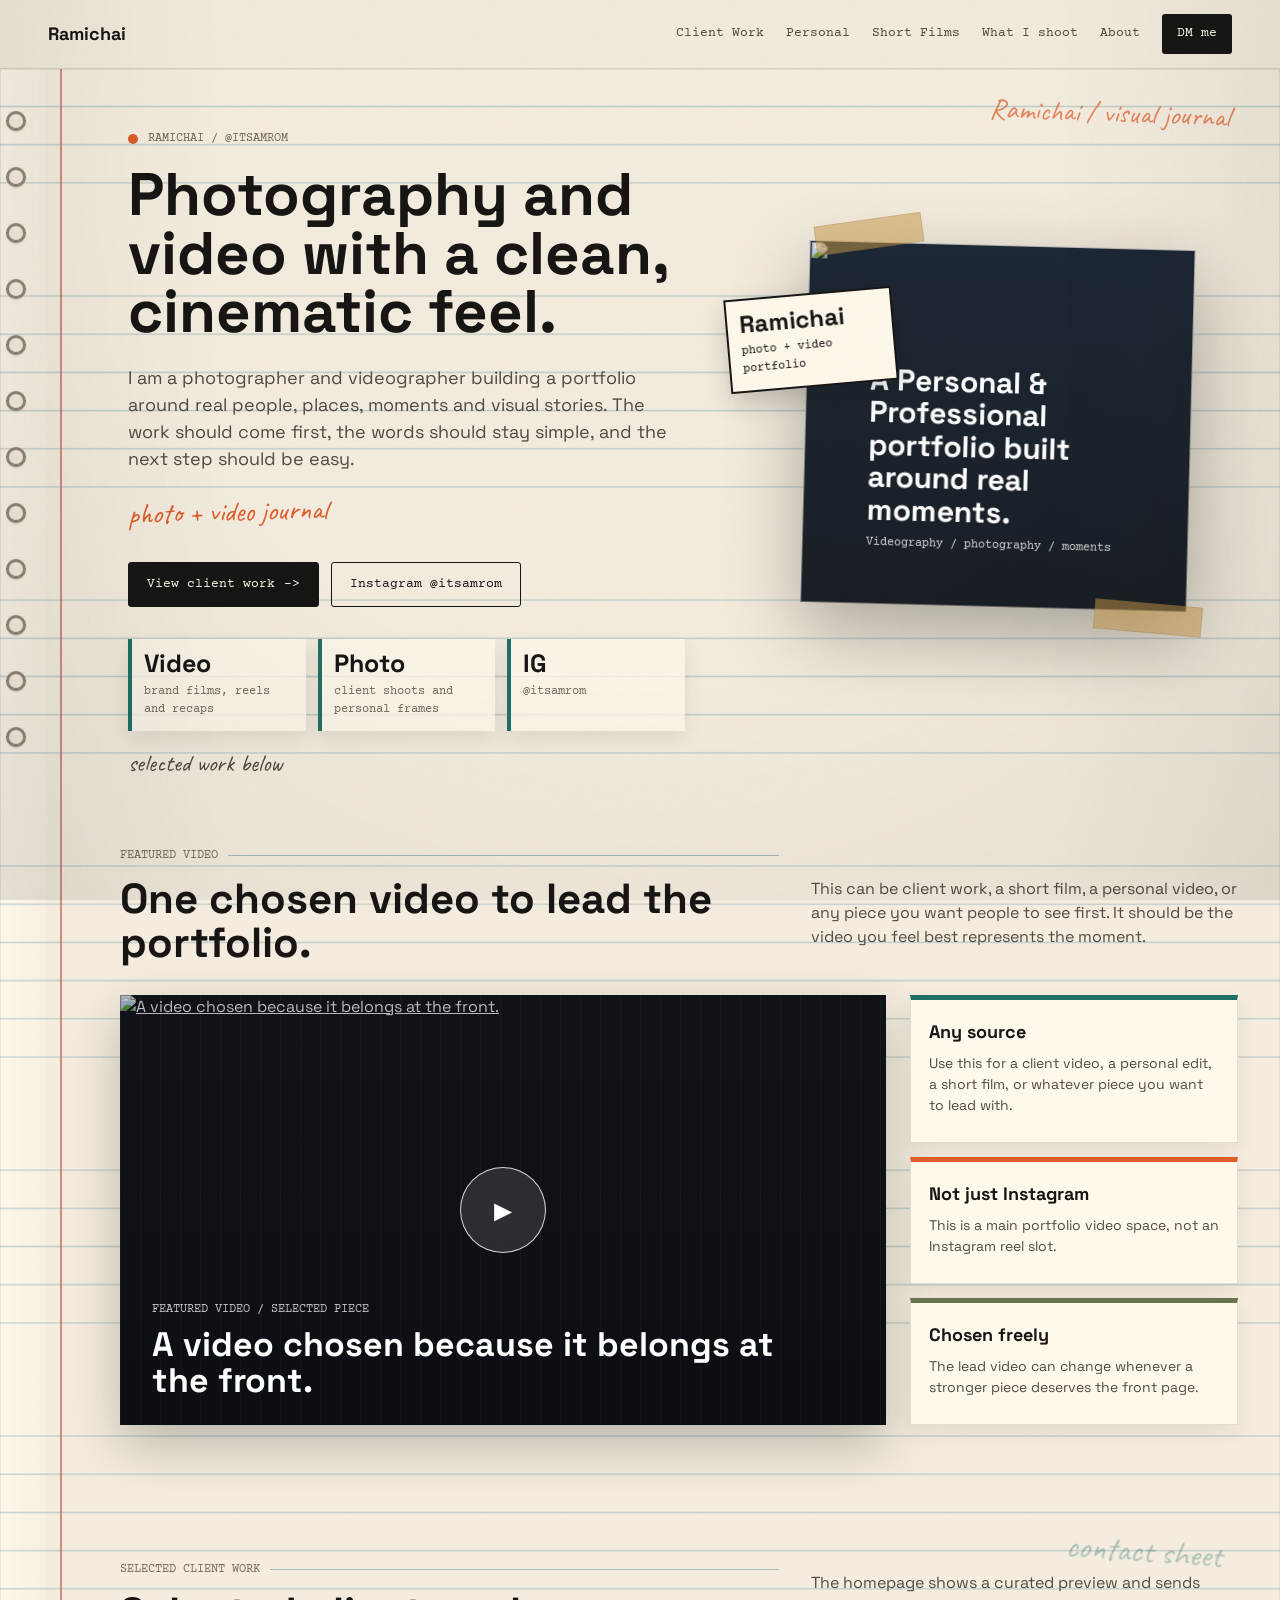
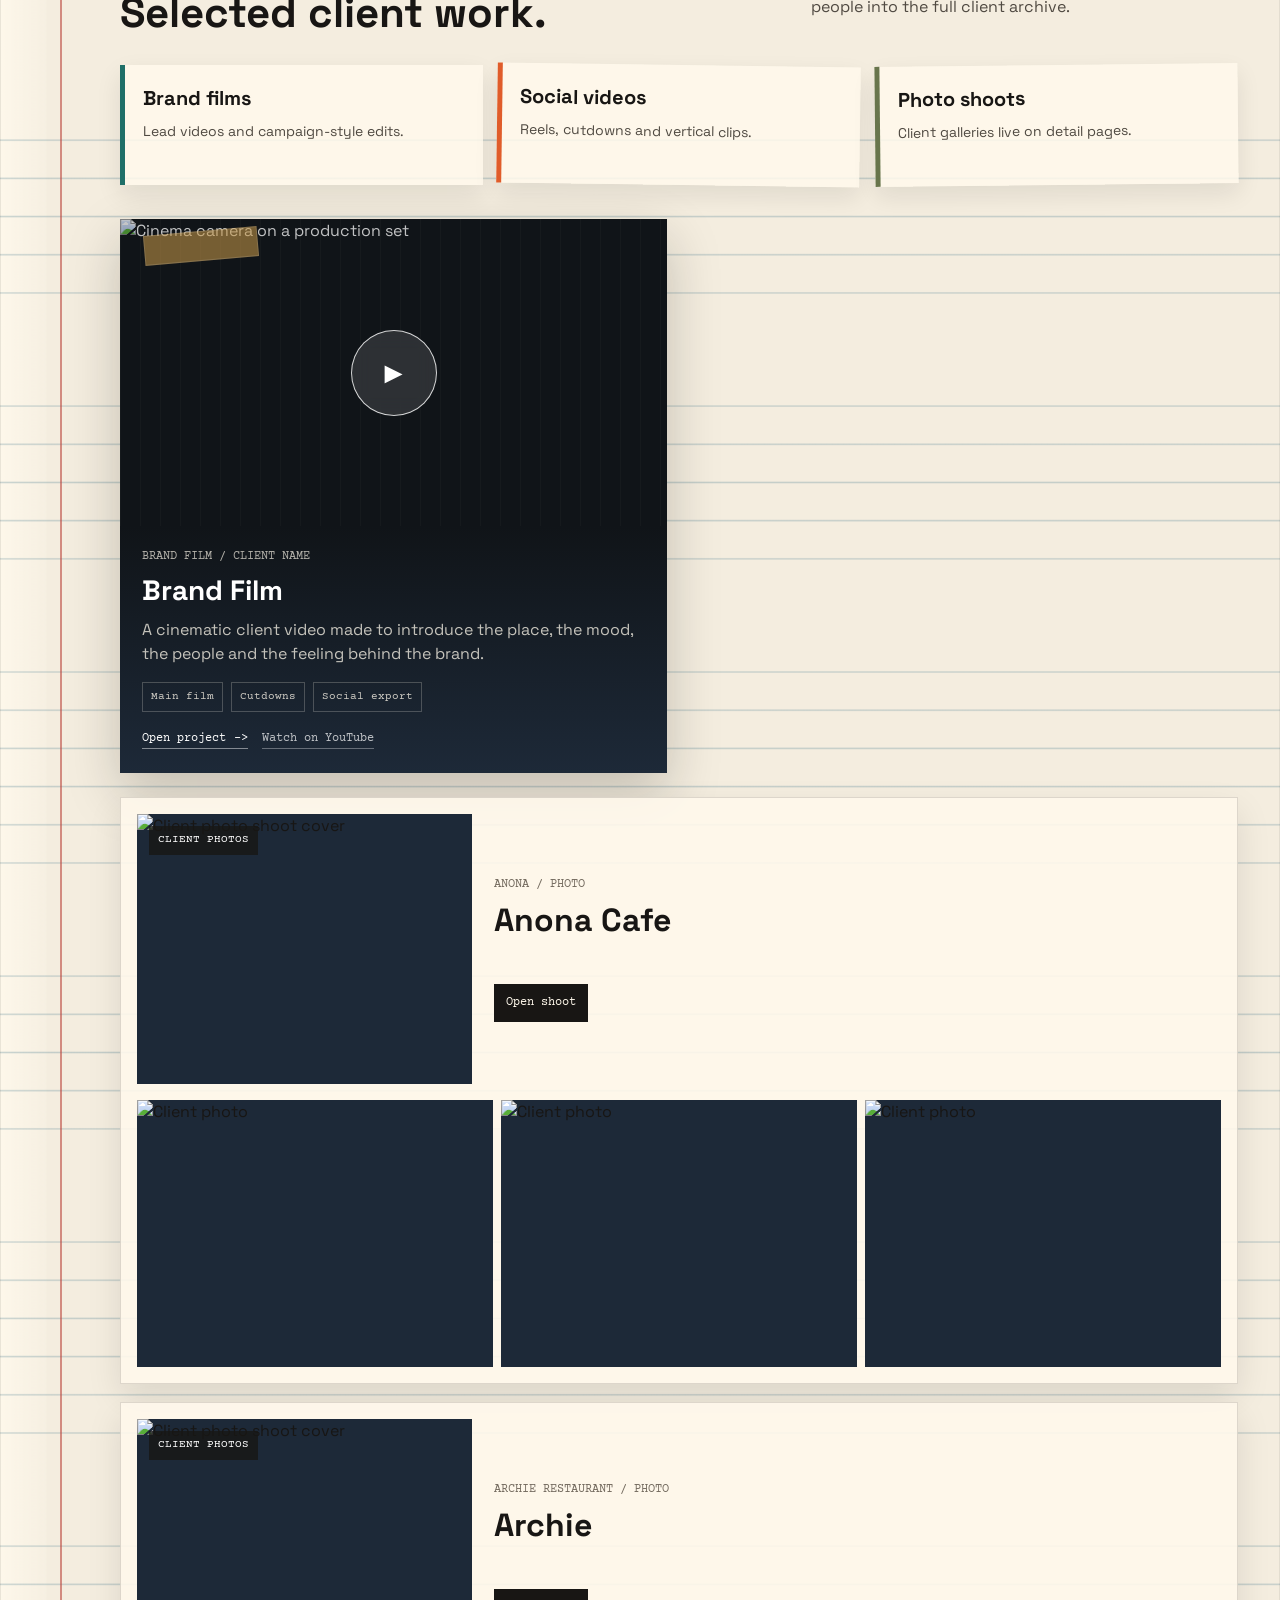
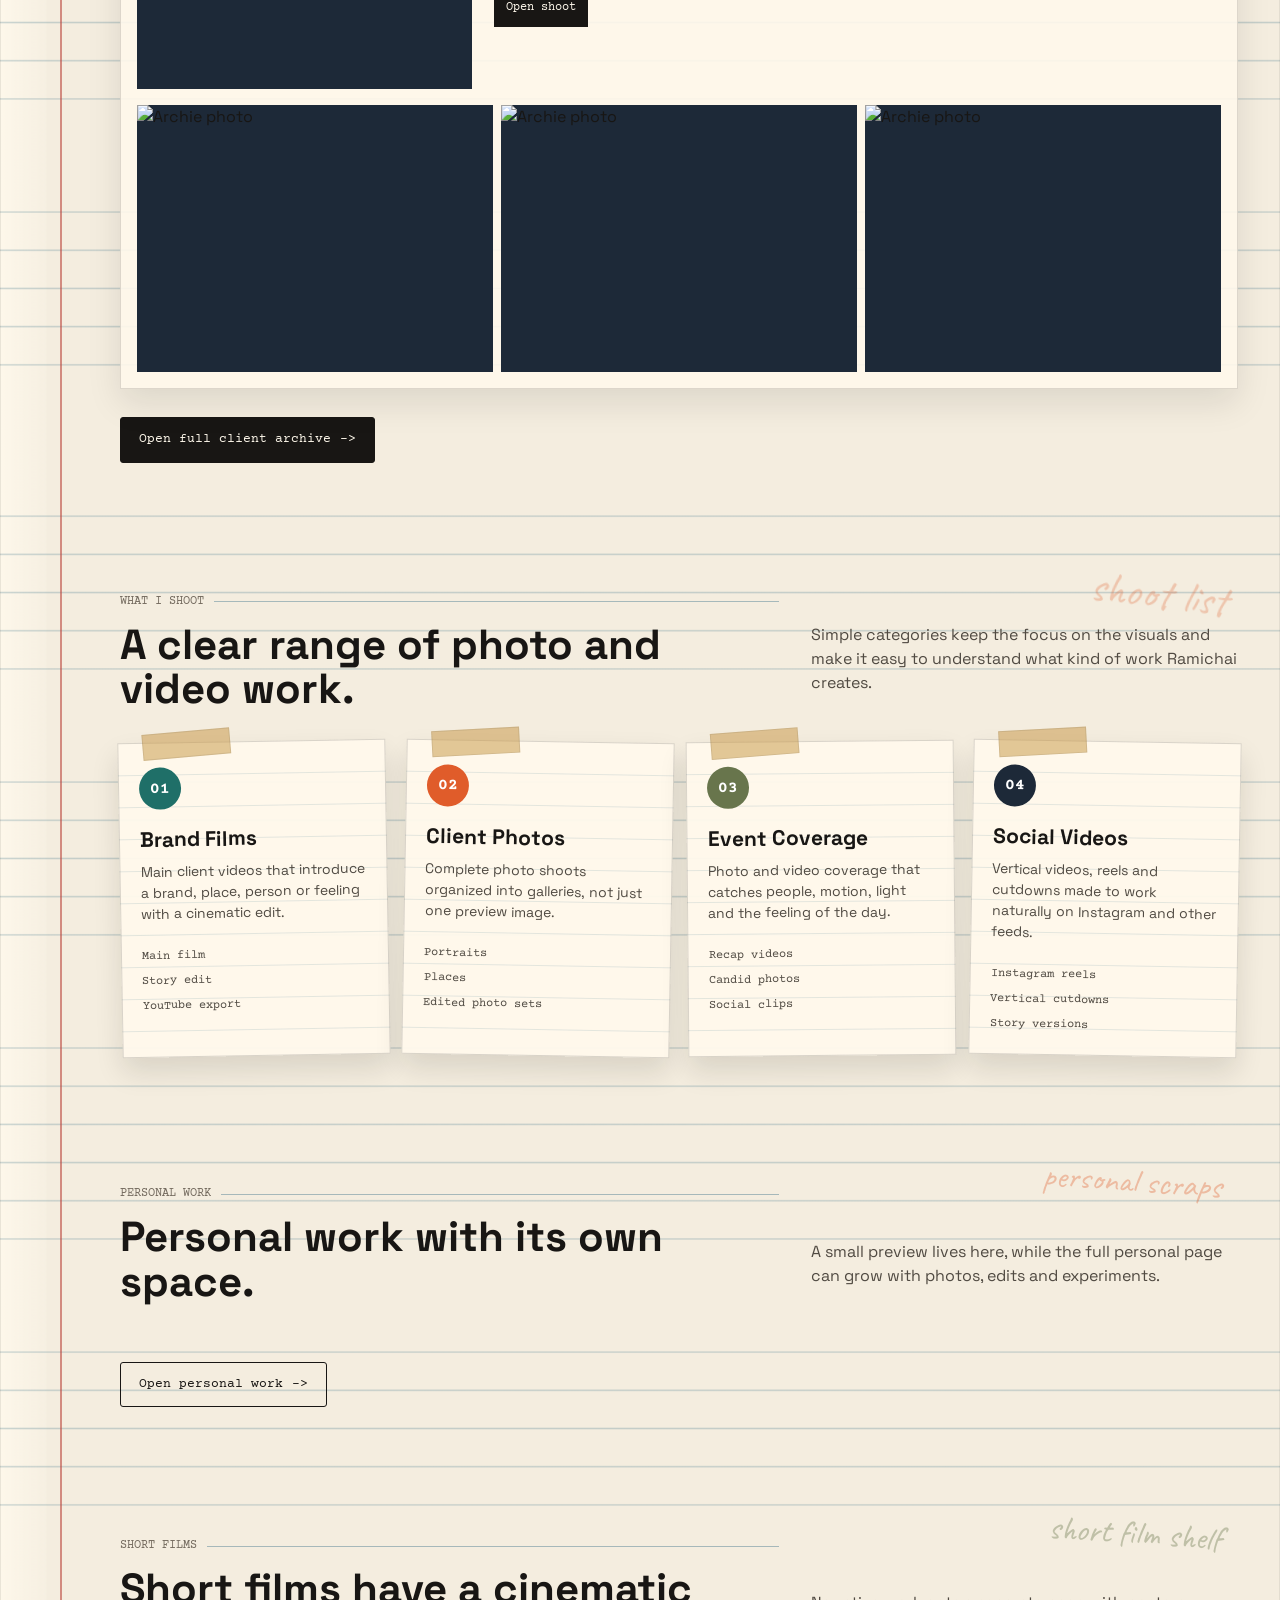
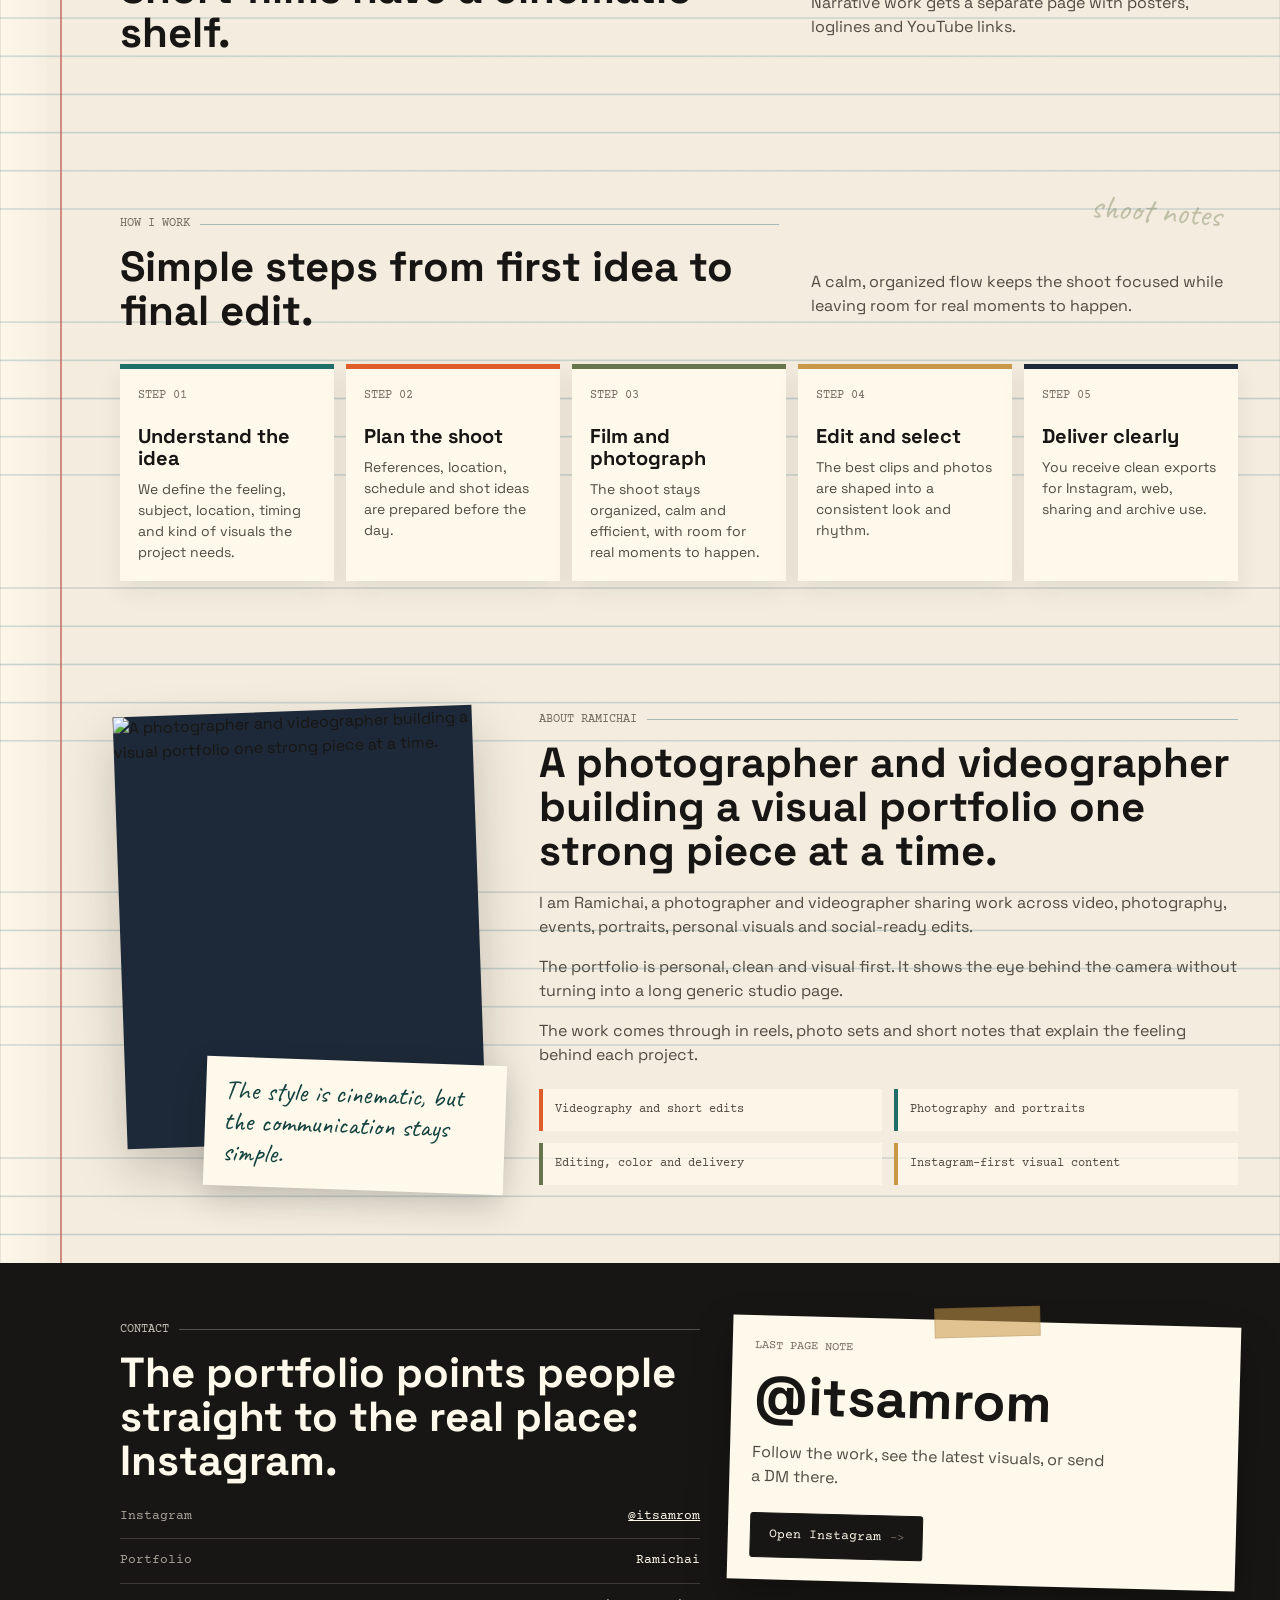
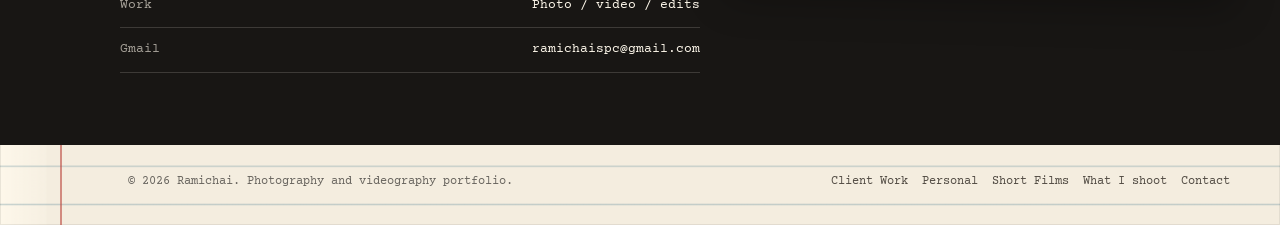
==== commit d881b5ff: "Add featured video homepage toggle" ====
--- a/index.html
+++ b/index.html
@@ -8,7 +8,7 @@
   <link rel="preconnect" href="https://fonts.googleapis.com">
   <link rel="preconnect" href="https://fonts.gstatic.com" crossorigin>
   <link href="https://fonts.googleapis.com/css2?family=Caveat:wght@500;600;700&family=Courier+Prime:wght@400;700&family=Space+Grotesk:wght@400;500;600;700&display=swap" rel="stylesheet">
-  <link rel="stylesheet" href="css/app.css?v=motion-1">
+  <link rel="stylesheet" href="css/app.css?v=motion-2">
 </head>
 <body data-page="home">
   <div class="topbar">
@@ -45,6 +45,6 @@
     <footer id="footer"></footer>
   </main>
 
-  <script src="js/site.js?v=motion-1"></script>
+  <script src="js/site.js?v=motion-2"></script>
 </body>
 </html>
--- a/css/app.css
+++ b/css/app.css
@@ -929,6 +929,14 @@
   font-family:"Courier Prime", monospace;
   font-size:11px;
 }
+.shoot-photo.is-deferred{
+  display:none;
+}
+.gallery-actions{
+  display:flex;
+  justify-content:center;
+  padding:18px 0 4px;
+}
 
 .work-grid{
   display:grid;
@@ -1231,6 +1239,29 @@
   max-width:none;
   margin-top:18px;
   padding:0;
+}
+.detail-gallery{
+  display:block;
+  columns:3 260px;
+  column-gap:14px;
+}
+.detail-gallery .shoot-photo{
+  display:inline-block;
+  width:100%;
+  margin:0 0 14px;
+  break-inside:avoid;
+  vertical-align:top;
+}
+.detail-gallery .shoot-photo img{
+  width:100%;
+  height:auto;
+  aspect-ratio:auto;
+  object-fit:contain;
+  display:block;
+  background:#eee4d2;
+}
+.detail-gallery .shoot-photo.is-deferred{
+  display:none;
 }
 
 .process-grid{
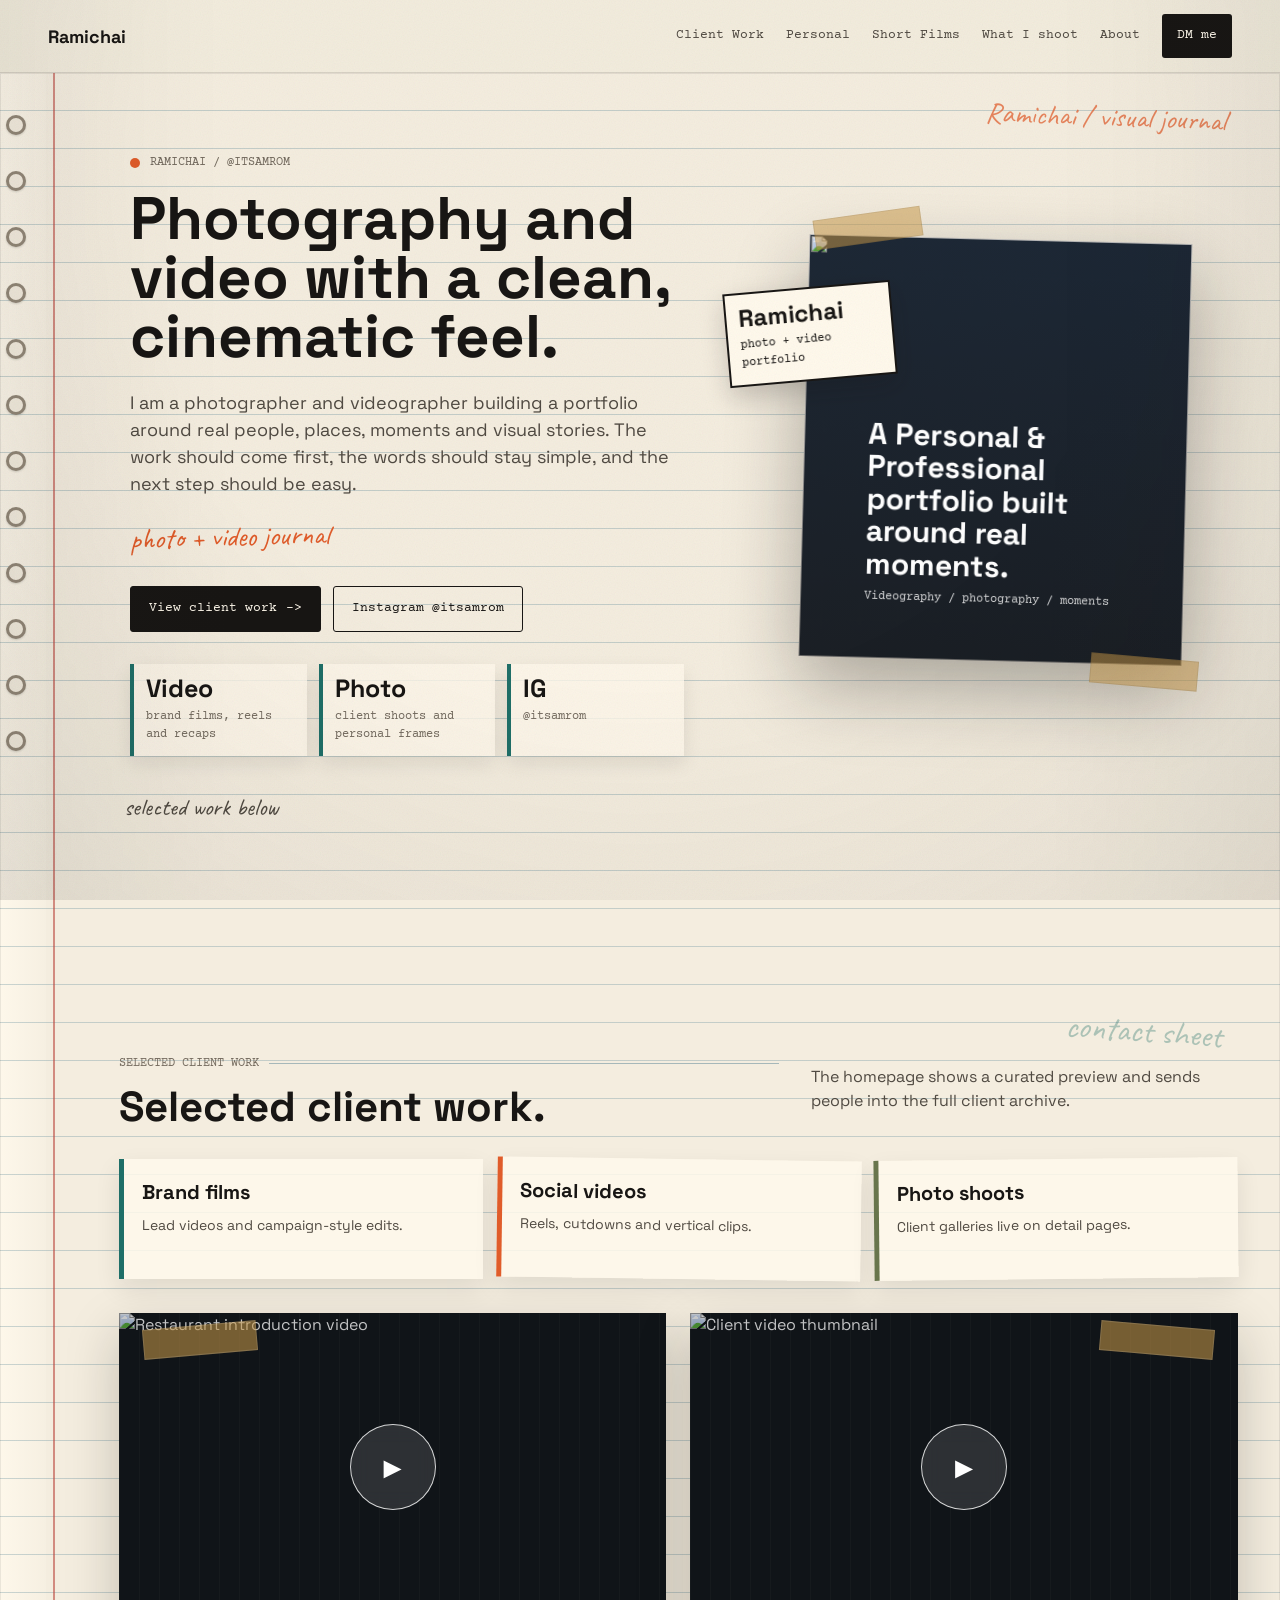
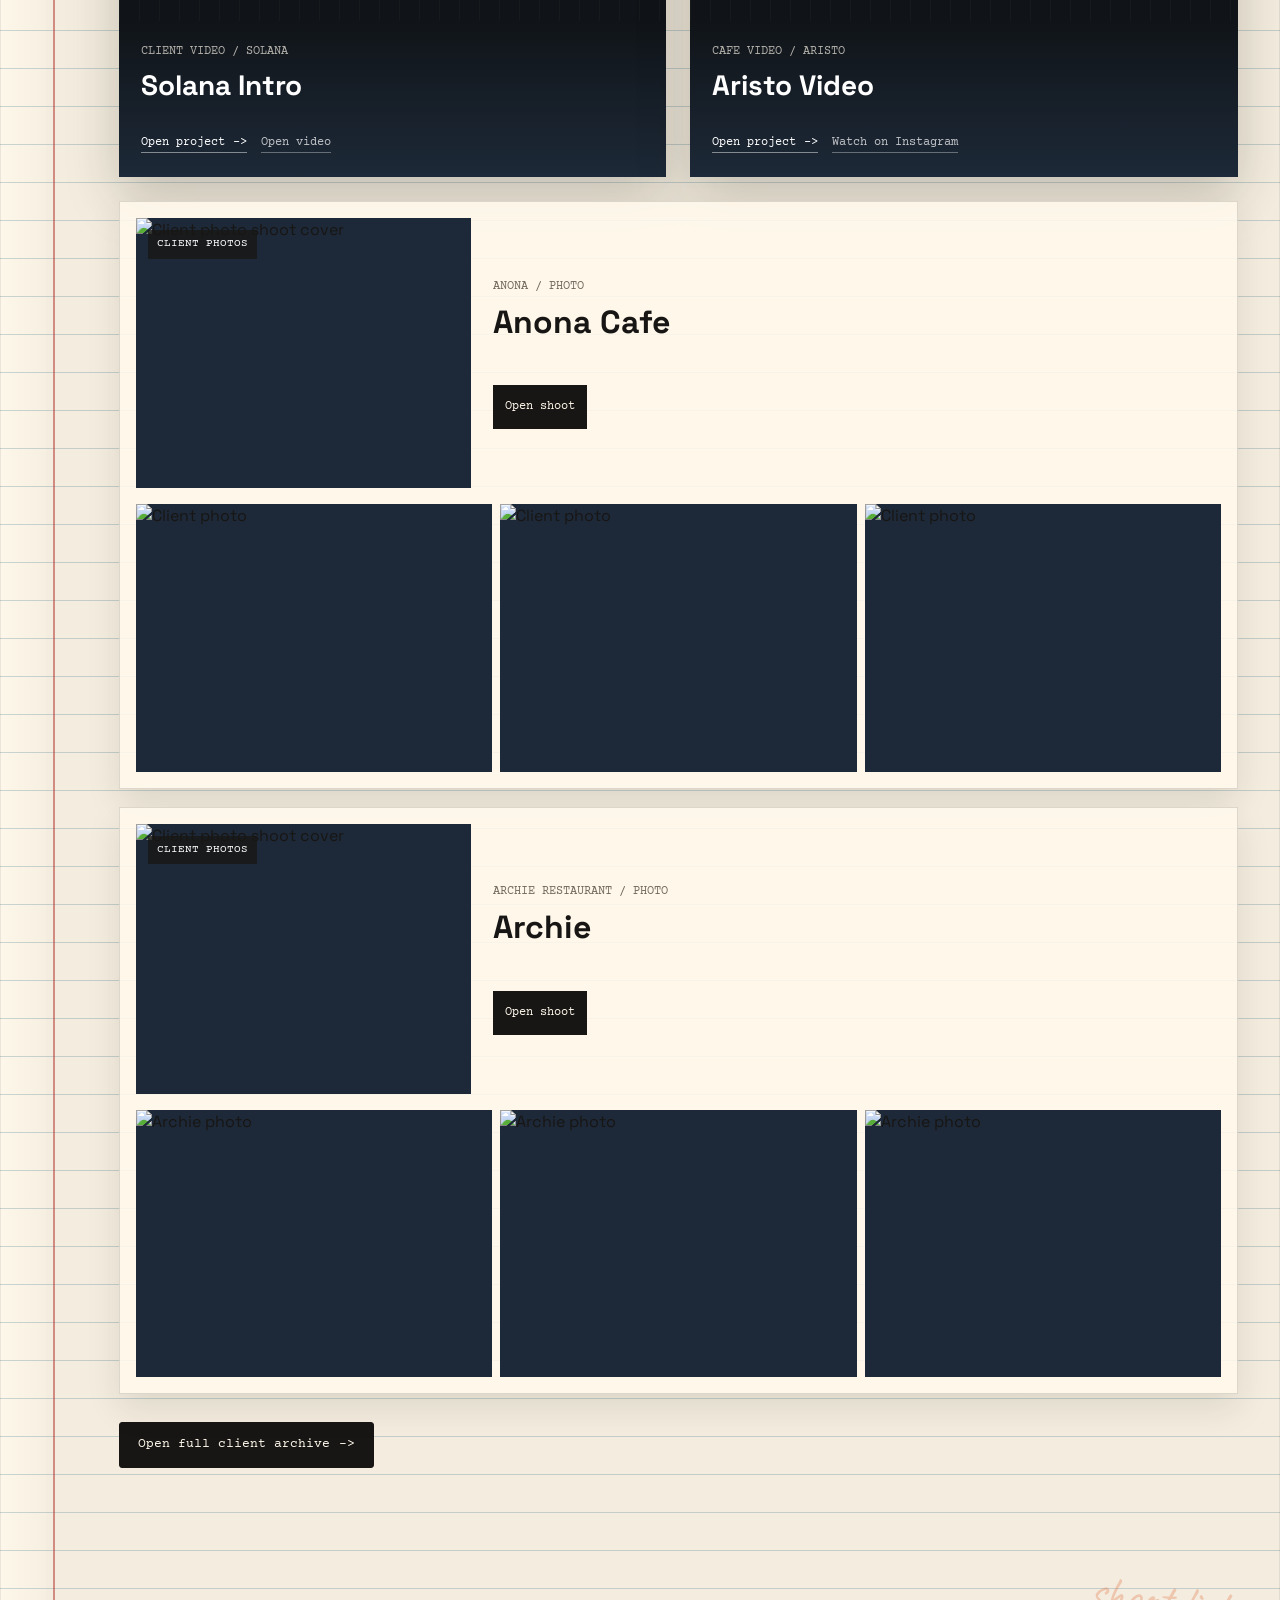
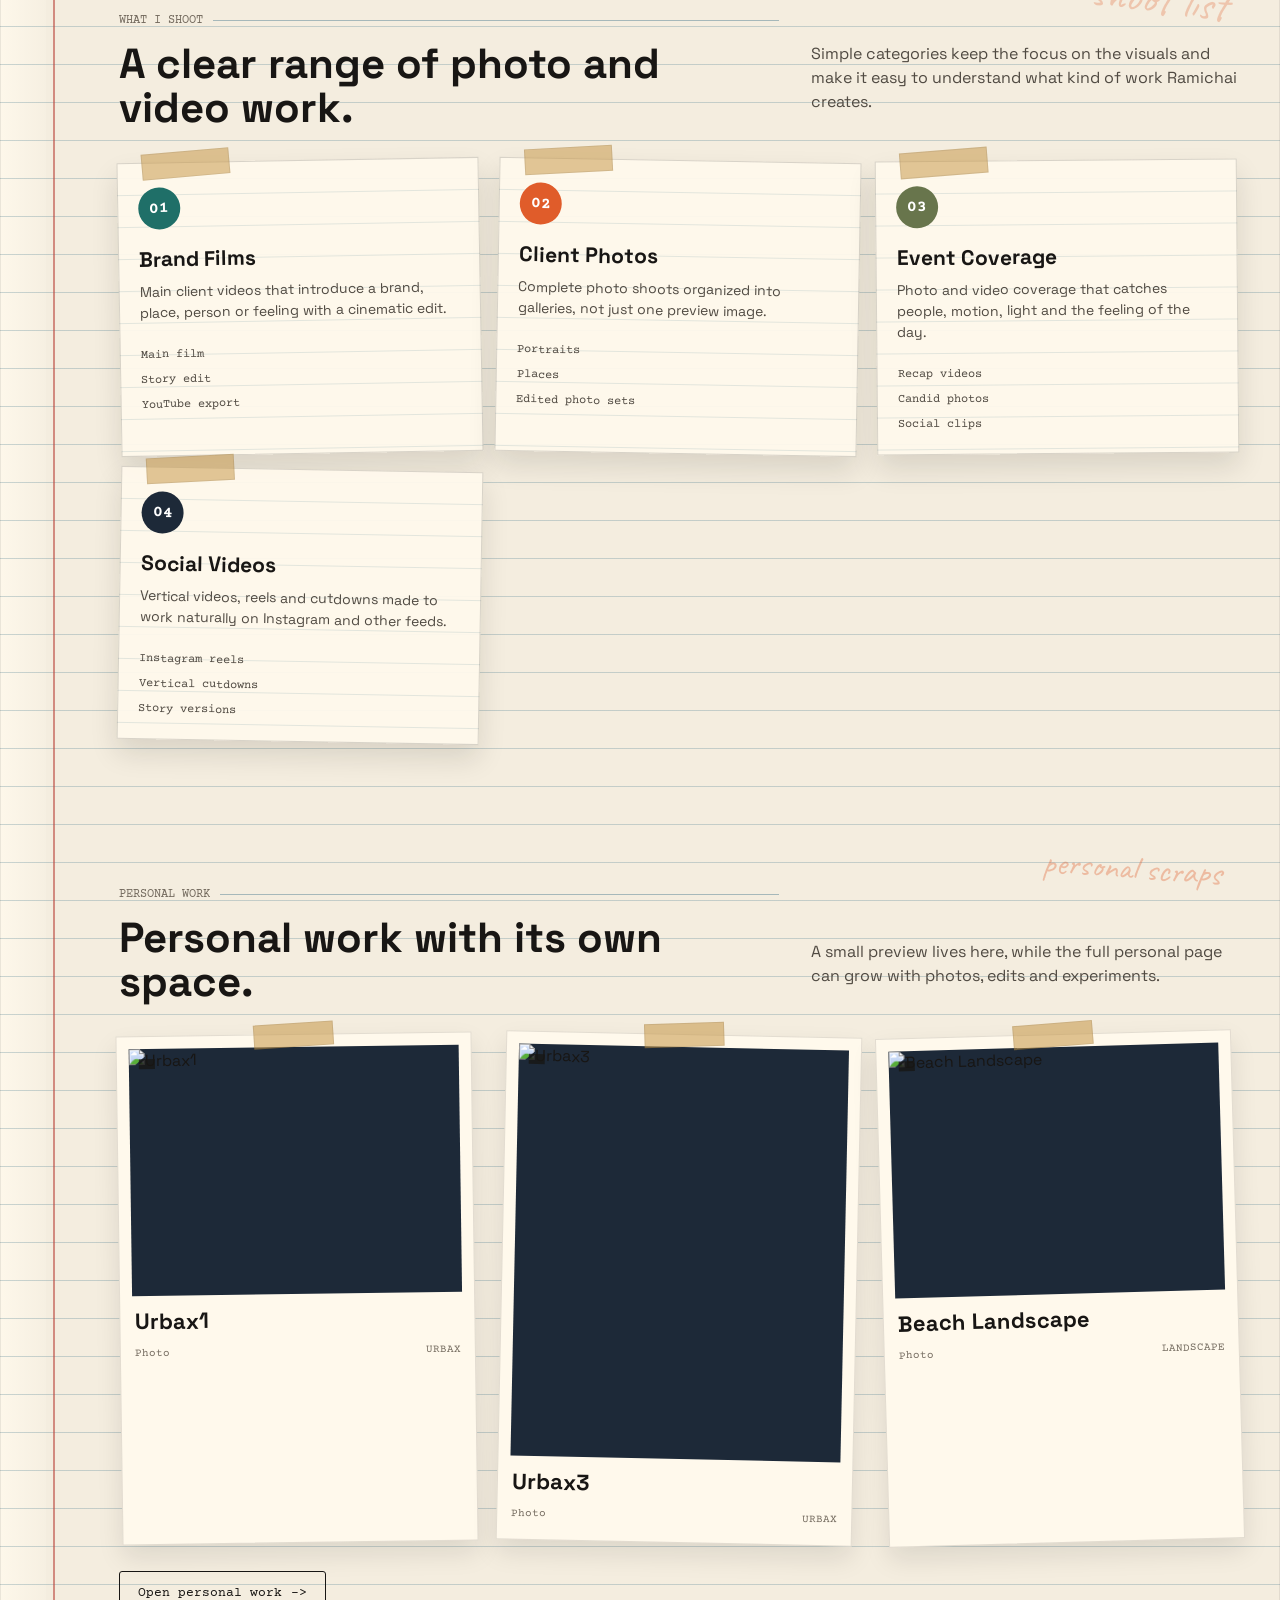
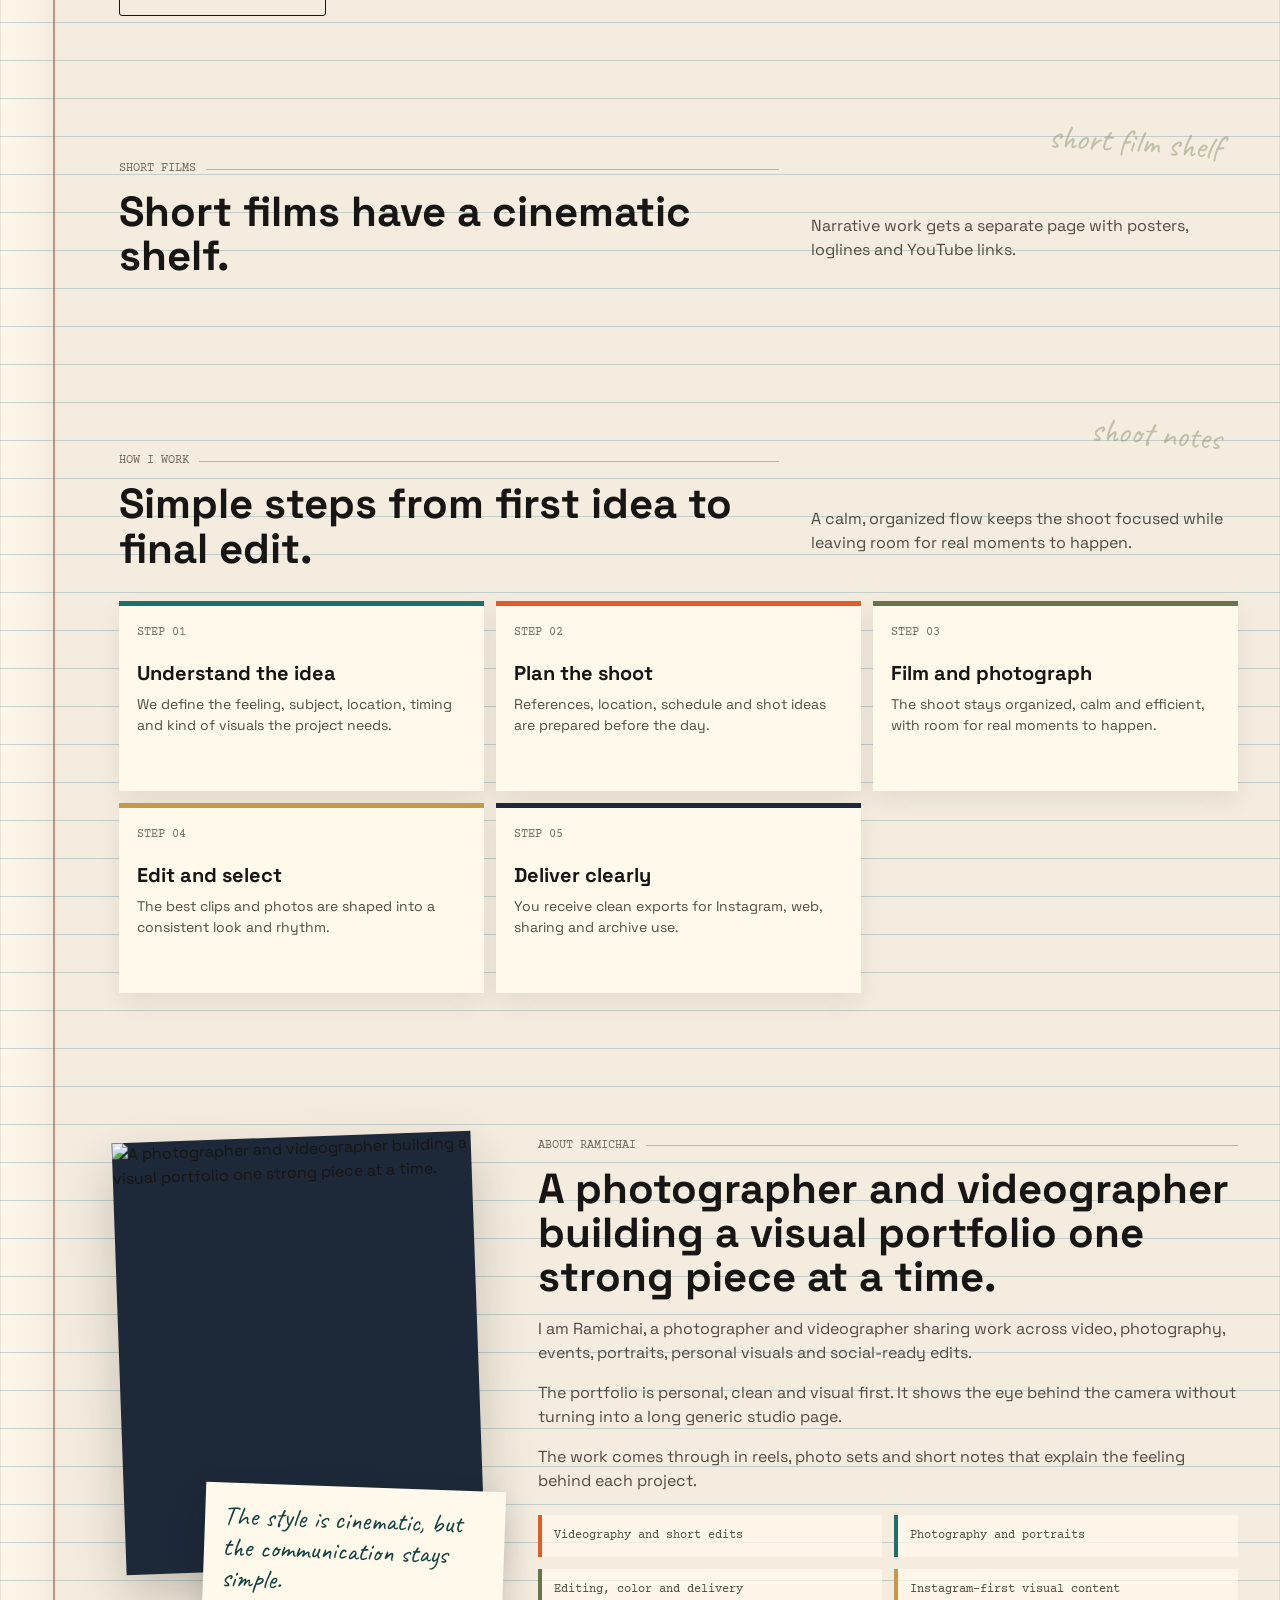
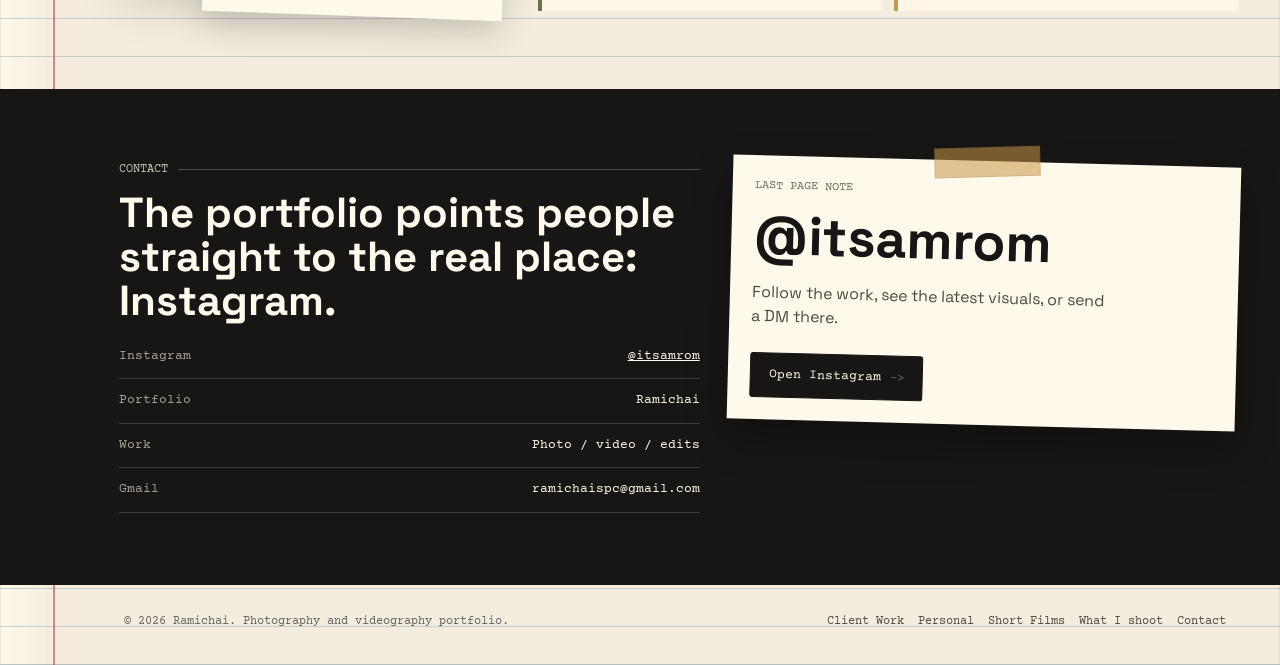
==== commit bd38955a: "Improve responsive mobile layout" ====
--- a/index.html
+++ b/index.html
@@ -8,13 +8,14 @@
   <link rel="preconnect" href="https://fonts.googleapis.com">
   <link rel="preconnect" href="https://fonts.gstatic.com" crossorigin>
   <link href="https://fonts.googleapis.com/css2?family=Caveat:wght@500;600;700&family=Courier+Prime:wght@400;700&family=Space+Grotesk:wght@400;500;600;700&display=swap" rel="stylesheet">
-  <link rel="stylesheet" href="css/app.css?v=motion-2">
+  <link rel="stylesheet" href="css/app.css?v=motion-3">
 </head>
 <body data-page="home">
   <div class="topbar">
     <div class="topbar-inner">
       <a class="logo" href="index.html" id="site-name">Ramichai</a>
-      <nav class="topnav" aria-label="Main navigation">
+      <button class="nav-toggle" type="button" aria-controls="primary-navigation" aria-expanded="false"><span></span><span></span><span></span><span class="sr-only">Menu</span></button>
+      <nav class="topnav" id="primary-navigation" aria-label="Main navigation">
         <a href="work.html">Client Work</a>
         <a href="personal.html">Personal</a>
         <a href="films.html">Short Films</a>
@@ -45,6 +46,6 @@
     <footer id="footer"></footer>
   </main>
 
-  <script src="js/site.js?v=motion-2"></script>
+  <script src="js/site.js?v=motion-3"></script>
 </body>
 </html>
--- a/css/app.css
+++ b/css/app.css
@@ -1806,3 +1806,482 @@
   .admin-sidebar{ border-right:0; border-bottom:1px solid rgba(24,22,20,0.12); }
   .admin-header{ flex-direction:column; }
 }
+
+/* Responsive stability pass */
+:root{
+  --notebook-gutter:clamp(28px, 6vw, 84px);
+  --page-x:clamp(16px, 4vw, 42px);
+  --page-y:clamp(42px, 7vw, 72px);
+}
+
+html{
+  -webkit-text-size-adjust:100%;
+  text-size-adjust:100%;
+}
+
+body.nav-open{
+  overflow:hidden;
+}
+
+.sr-only{
+  position:absolute;
+  width:1px;
+  height:1px;
+  padding:0;
+  margin:-1px;
+  overflow:hidden;
+  clip:rect(0,0,0,0);
+  white-space:nowrap;
+  border:0;
+}
+
+.nav-toggle{
+  display:none;
+  width:44px;
+  height:44px;
+  border:1px solid rgba(24,22,20,0.18);
+  background:rgba(255,249,236,0.78);
+  color:var(--ink);
+  border-radius:4px;
+  align-items:center;
+  justify-content:center;
+  flex-direction:column;
+  gap:5px;
+}
+
+.nav-toggle span:not(.sr-only){
+  display:block;
+  width:20px;
+  height:2px;
+  background:currentColor;
+  transition:transform 0.24s var(--ease), opacity 0.24s var(--ease);
+}
+
+.topbar.is-open .nav-toggle span:nth-child(1){
+  transform:translateY(7px) rotate(45deg);
+}
+
+.topbar.is-open .nav-toggle span:nth-child(2){
+  opacity:0;
+}
+
+.topbar.is-open .nav-toggle span:nth-child(3){
+  transform:translateY(-7px) rotate(-45deg);
+}
+
+.notebook{
+  padding-left:var(--notebook-gutter);
+}
+
+.margin-rule{
+  left:calc(var(--notebook-gutter) - 24px);
+}
+
+.hero,
+.page-hero,
+section,
+.project-detail,
+.not-found{
+  padding-left:var(--page-x);
+  padding-right:var(--page-x);
+}
+
+section{
+  padding-top:var(--page-y);
+  padding-bottom:var(--page-y);
+}
+
+h1{
+  font-size:clamp(36px, 6.5vw, 60px);
+}
+
+h2{
+  font-size:clamp(30px, 4.8vw, 42px);
+}
+
+.hero-text{
+  font-size:clamp(16px, 2.2vw, 18px);
+}
+
+.topnav a,
+.btn,
+.pill,
+.film-actions a,
+.shoot-open{
+  min-height:44px;
+  display:inline-flex;
+  align-items:center;
+}
+
+.btn,
+.pill,
+.film-actions a,
+.shoot-open{
+  justify-content:center;
+}
+
+.client-video-grid,
+.work-grid,
+.services-grid,
+.process-grid{
+  grid-template-columns:repeat(auto-fit, minmax(min(100%, 280px), 1fr));
+}
+
+.client-note-row{
+  grid-template-columns:repeat(auto-fit, minmax(min(100%, 220px), 1fr));
+}
+
+.reel-shell,
+.film-entry,
+.about-wrap,
+.contact-wrap,
+.section-head,
+.work-subhead{
+  grid-template-columns:minmax(0, 1fr);
+}
+
+@media (min-width:900px){
+  .section-head{
+    grid-template-columns:minmax(0,0.85fr) minmax(280px,0.55fr);
+  }
+
+  .work-subhead{
+    grid-template-columns:minmax(0,0.8fr) minmax(280px,0.55fr);
+  }
+
+  .reel-shell{
+    grid-template-columns:minmax(0,1.4fr) minmax(280px,0.6fr);
+  }
+
+  .film-entry{
+    grid-template-columns:minmax(0,1.35fr) minmax(280px,0.65fr);
+  }
+
+  .about-wrap{
+    grid-template-columns:minmax(270px,0.55fr) minmax(0,1fr);
+  }
+
+  .contact-wrap{
+    grid-template-columns:minmax(0,0.8fr) minmax(320px,0.7fr);
+  }
+}
+
+.hero{
+  min-height:min(760px, calc(100svh - 74px));
+  grid-template-columns:minmax(0,1.05fr) minmax(min(100%, 320px),0.95fr);
+}
+
+.hero-board{
+  min-height:clamp(300px, 42vw, 500px);
+}
+
+.video-stage,
+.video-stage img,
+.film-screen,
+.film-screen img{
+  min-height:clamp(280px, 48vw, 430px);
+}
+
+.shoot-card-link,
+.shoot-card summary{
+  grid-template-columns:minmax(min(100%, 240px),0.46fr) minmax(0,1fr);
+}
+
+.shoot-cover{
+  min-height:clamp(220px, 34vw, 270px);
+}
+
+.detail-cover,
+.detail-cover img{
+  min-height:clamp(280px, 52vw, 520px);
+}
+
+.detail-gallery{
+  columns:3 240px;
+}
+
+.contact-band{
+  margin-left:calc(-1 * var(--notebook-gutter));
+  padding-left:calc(var(--notebook-gutter) + var(--page-x));
+  padding-right:var(--page-x);
+}
+
+.contact-line{
+  flex-wrap:wrap;
+}
+
+.contact-line span{
+  min-width:0;
+  overflow-wrap:anywhere;
+}
+
+.project-details{
+  flex-wrap:wrap;
+}
+
+.mini-list li,
+.detail-meta span,
+.shoot-details em,
+.tool-line,
+.admin-badge{
+  overflow-wrap:anywhere;
+}
+
+@media (max-width:900px){
+  .hero{
+    grid-template-columns:1fr;
+    min-height:auto;
+    padding-top:38px;
+  }
+
+  .hero::after,
+  .page-hero::after{
+    display:none;
+  }
+
+  .hero-board{
+    max-width:680px;
+    width:100%;
+  }
+
+  .project-hero-detail{
+    grid-template-columns:1fr;
+  }
+
+  .detail-actions{
+    justify-content:flex-start;
+  }
+}
+
+@media (max-width:820px){
+  .topbar-inner{
+    position:relative;
+    flex-direction:row;
+    align-items:center;
+    padding:10px 16px;
+  }
+
+  .nav-toggle{
+    display:inline-flex;
+  }
+
+  .topnav{
+    position:absolute;
+    left:12px;
+    right:12px;
+    top:calc(100% + 8px);
+    z-index:45;
+    display:grid;
+    gap:4px;
+    width:auto;
+    max-height:0;
+    overflow:hidden;
+    padding:0;
+    background:rgba(255,249,236,0.98);
+    border:1px solid rgba(24,22,20,0.14);
+    box-shadow:0 22px 46px rgba(24,22,20,0.18);
+    transition:max-height 0.28s var(--ease), padding 0.28s var(--ease);
+  }
+
+  .topbar.is-open .topnav{
+    max-height:420px;
+    padding:8px;
+  }
+
+  .topnav a{
+    width:100%;
+    padding:12px 14px;
+    justify-content:space-between;
+    border-bottom:1px solid rgba(24,22,20,0.08);
+  }
+
+  .topnav a::after{
+    display:none;
+  }
+
+  .topnav .nav-cta{
+    margin-top:4px;
+  }
+
+  .page-hero{
+    padding-top:54px;
+  }
+
+  .page-stats{
+    grid-template-columns:repeat(3, minmax(0,1fr));
+  }
+
+  .shoot-card-link,
+  .shoot-card summary{
+    grid-template-columns:1fr;
+  }
+
+  .detail-gallery{
+    columns:2 220px;
+  }
+
+  .portrait-stack{
+    min-height:clamp(320px, 70vw, 430px);
+  }
+}
+
+@media (max-width:620px){
+  :root{
+    --notebook-gutter:28px;
+    --page-x:14px;
+    --page-y:36px;
+  }
+
+  .logo{
+    font-size:17px;
+  }
+
+  .hero-actions,
+  .section-cta,
+  .film-actions,
+  .detail-actions{
+    display:grid;
+    grid-template-columns:1fr;
+  }
+
+  .btn,
+  .film-actions a{
+    width:100%;
+  }
+
+  .hero-meta{
+    grid-template-columns:1fr;
+    margin-top:22px;
+  }
+
+  .hero-board{
+    min-height:clamp(250px, 72vw, 340px);
+  }
+
+  .hero-image{
+    inset:18px 0 10px 0;
+    transform:none;
+  }
+
+  .location-stamp{
+    width:142px;
+    top:34px;
+    left:8px;
+    padding:10px;
+    font-size:11px;
+  }
+
+  .location-stamp b{
+    font-size:19px;
+  }
+
+  .tape{
+    width:78px;
+    height:23px;
+  }
+
+  .hero-caption{
+    left:16px;
+    right:16px;
+    bottom:20px;
+  }
+
+  .hero-caption strong{
+    font-size:clamp(18px, 6vw, 24px);
+  }
+
+  .video-title{
+    left:18px;
+    right:18px;
+    bottom:18px;
+  }
+
+  .video-title strong,
+  .film-info h3,
+  .shoot-summary-copy strong{
+    font-size:clamp(24px, 8vw, 30px);
+  }
+
+  .play-button{
+    width:64px;
+    height:64px;
+    font-size:23px;
+  }
+
+  .youtube-play{
+    width:70px;
+    height:50px;
+    border-radius:12px;
+  }
+
+  .photo-strip{
+    gap:6px;
+    padding:0 12px 12px;
+  }
+
+  .detail-gallery{
+    columns:1;
+  }
+
+  .detail-gallery .shoot-photo{
+    margin-bottom:12px;
+  }
+
+  .detail-grid{
+    grid-template-columns:1fr;
+  }
+
+  .contact-note{
+    transform:none;
+  }
+
+  .contact-note strong{
+    font-size:clamp(34px, 11vw, 54px);
+  }
+
+  footer{
+    padding-left:var(--page-x);
+    padding-right:var(--page-x);
+  }
+}
+
+@media (max-width:380px){
+  :root{
+    --notebook-gutter:18px;
+    --page-x:12px;
+  }
+
+  .margin-rule{
+    display:none;
+  }
+
+  h1{
+    font-size:32px;
+  }
+
+  h2{
+    font-size:28px;
+  }
+
+  .client-video-copy,
+  .film-info,
+  .detail-card,
+  .contact-note{
+    padding:18px;
+  }
+}
+
+@media (hover:none){
+  .btn:hover,
+  .pill:hover,
+  .client-video-card:hover,
+  .shoot-card:hover,
+  .project:hover,
+  .service-card:hover,
+  .film-entry:hover,
+  .step:hover,
+  .brief-card:hover,
+  .contact-note:hover{
+    transform:none;
+  }
+}
